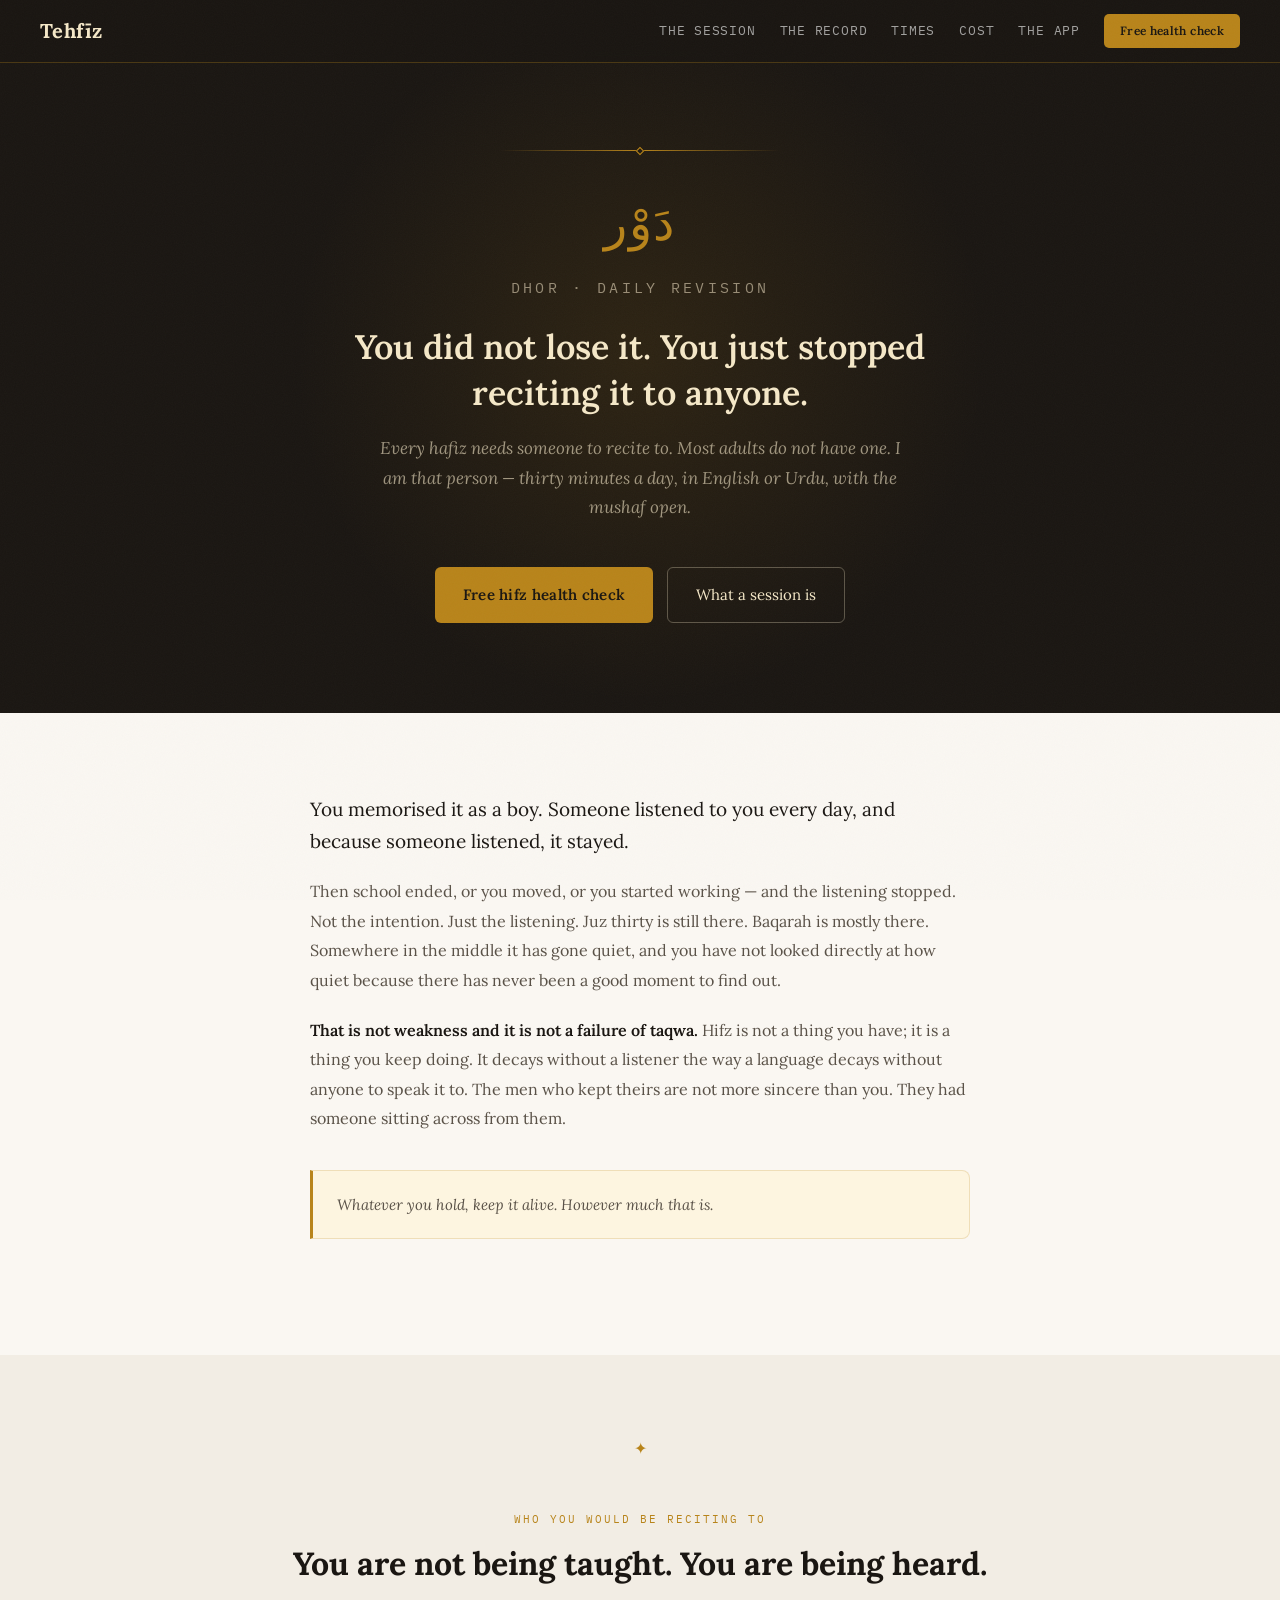
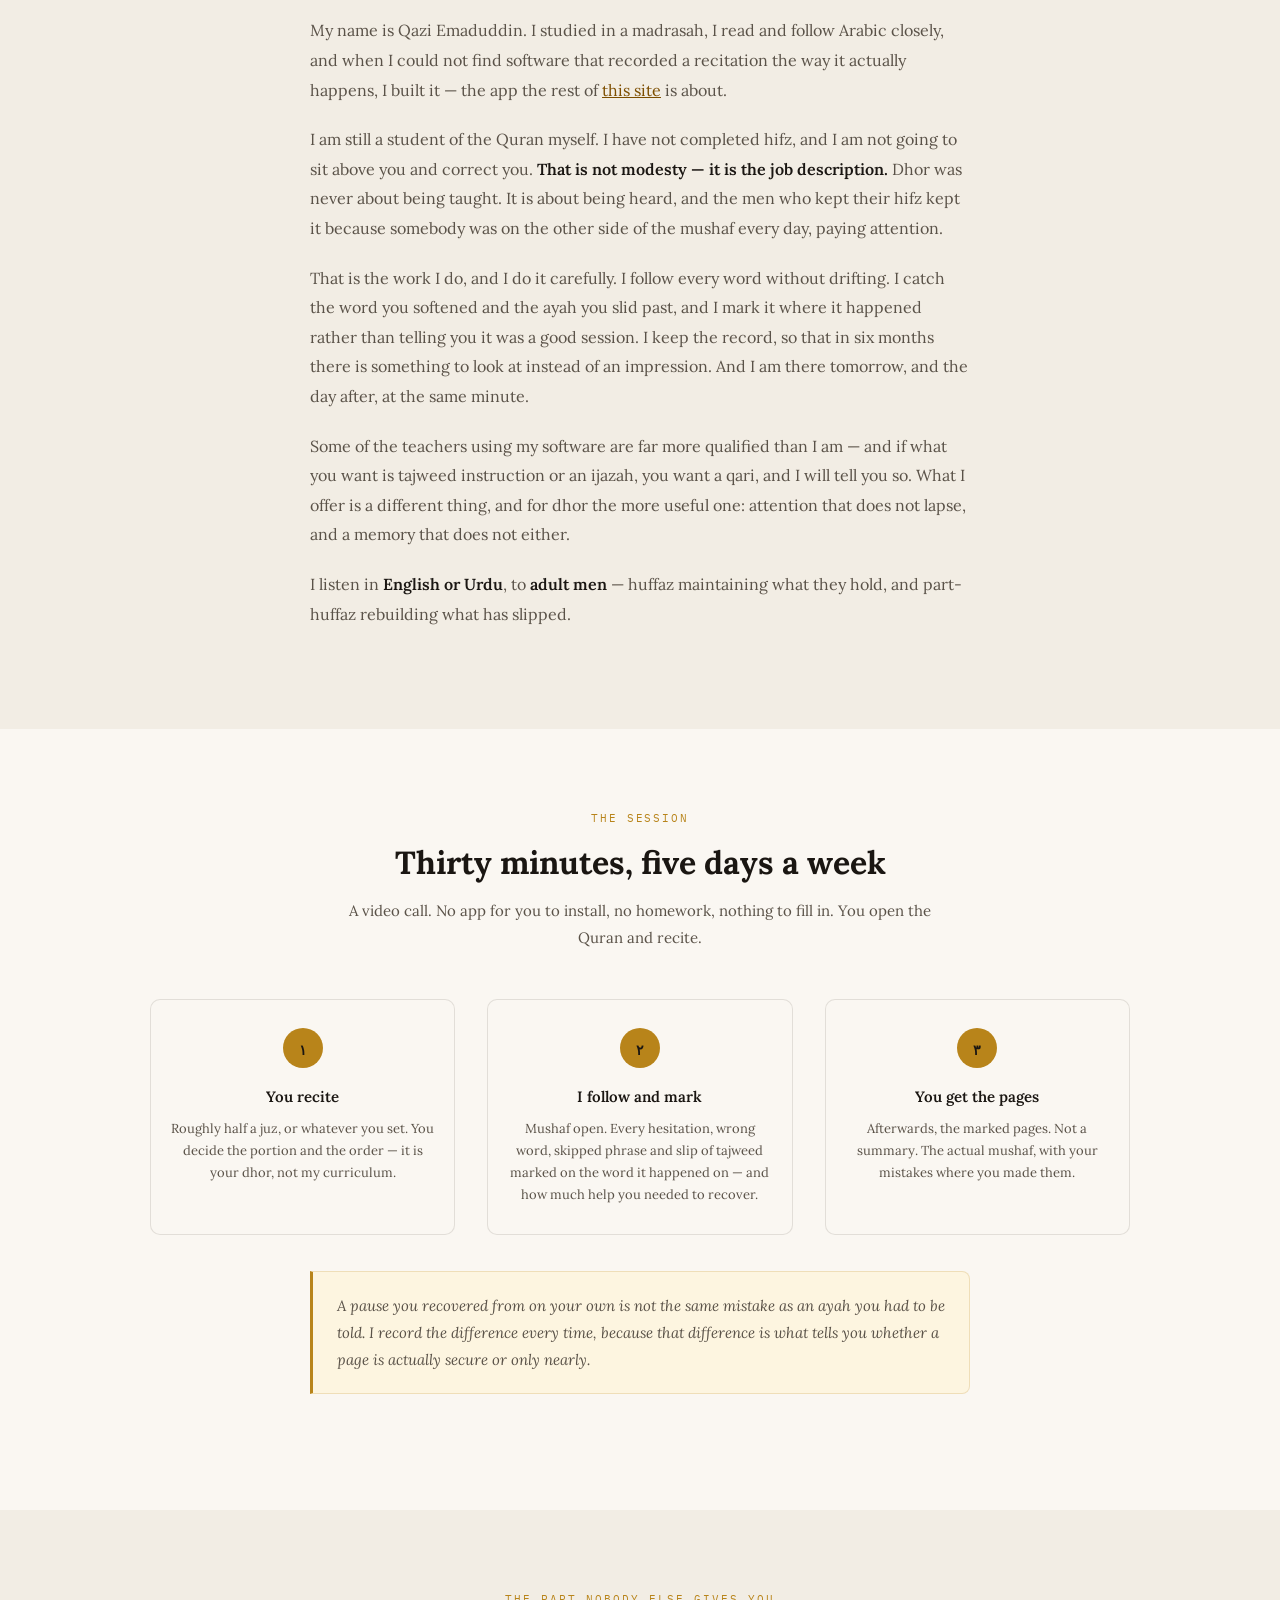
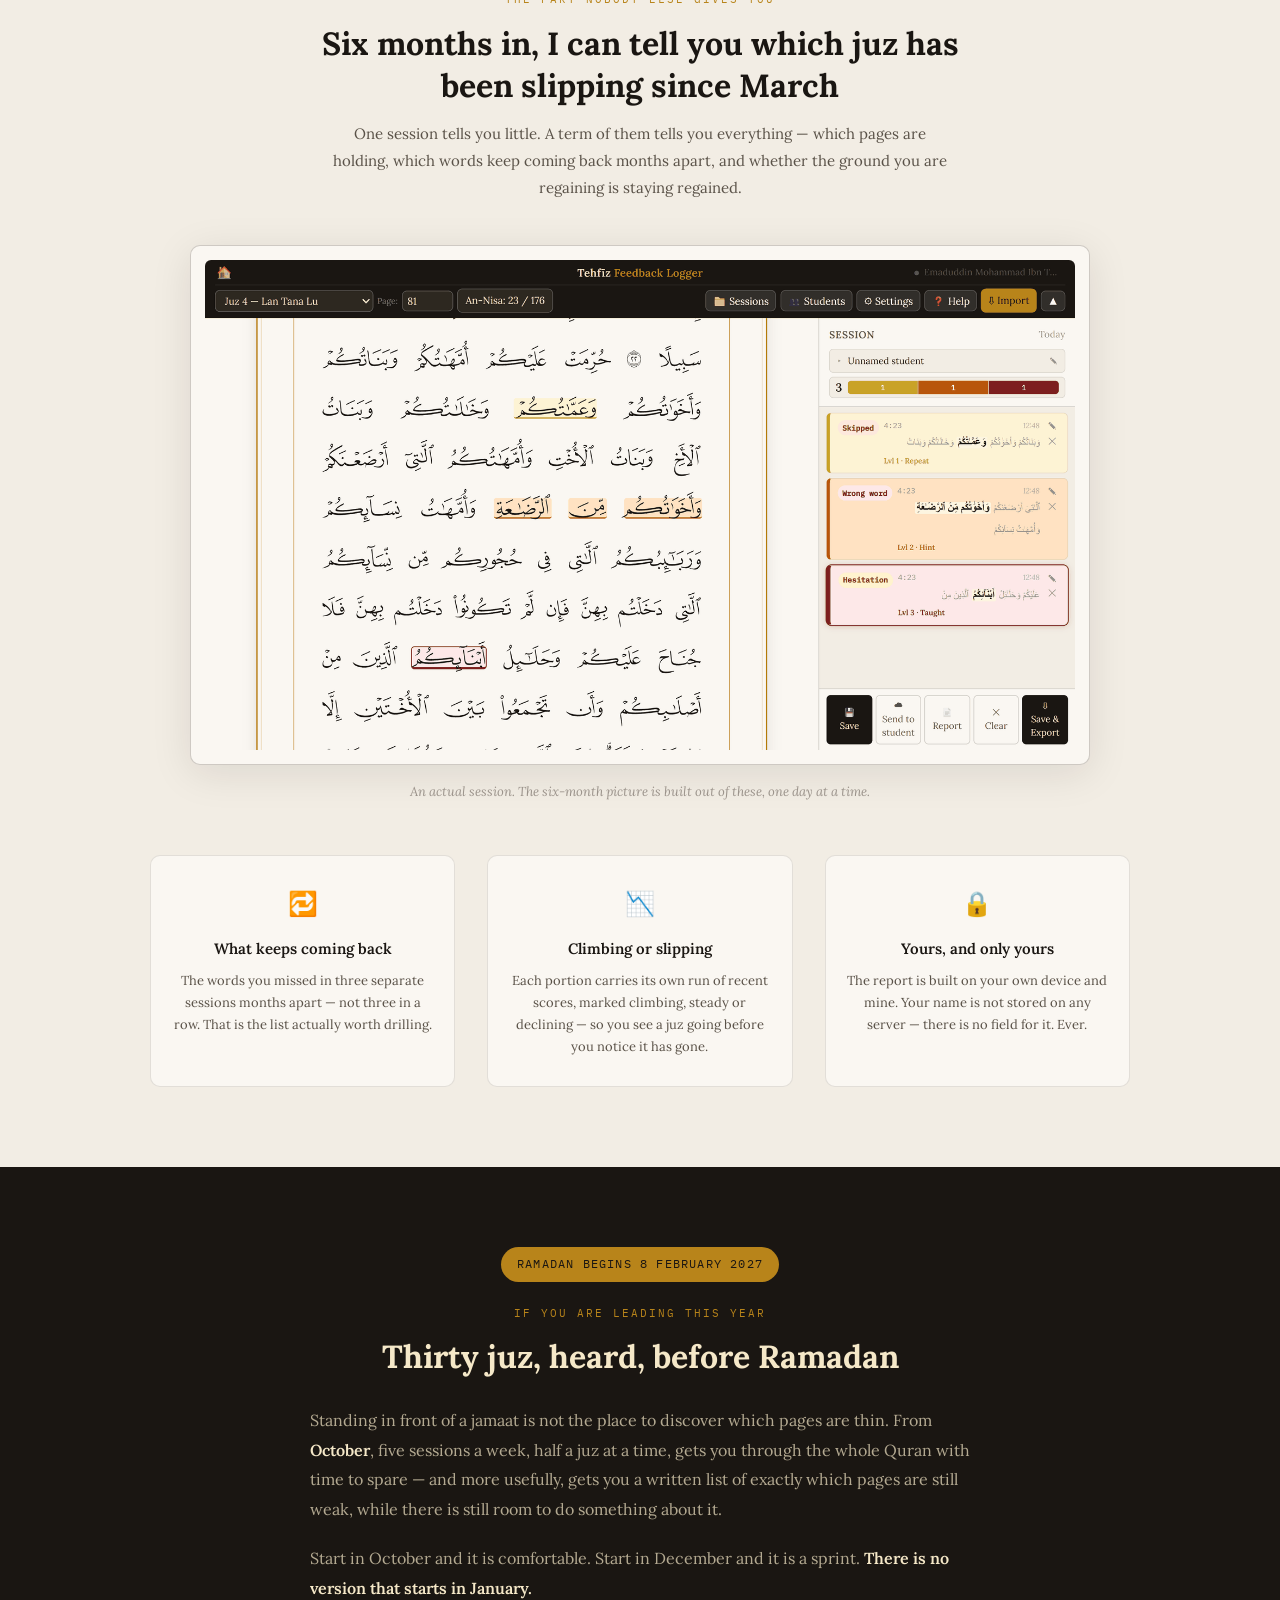
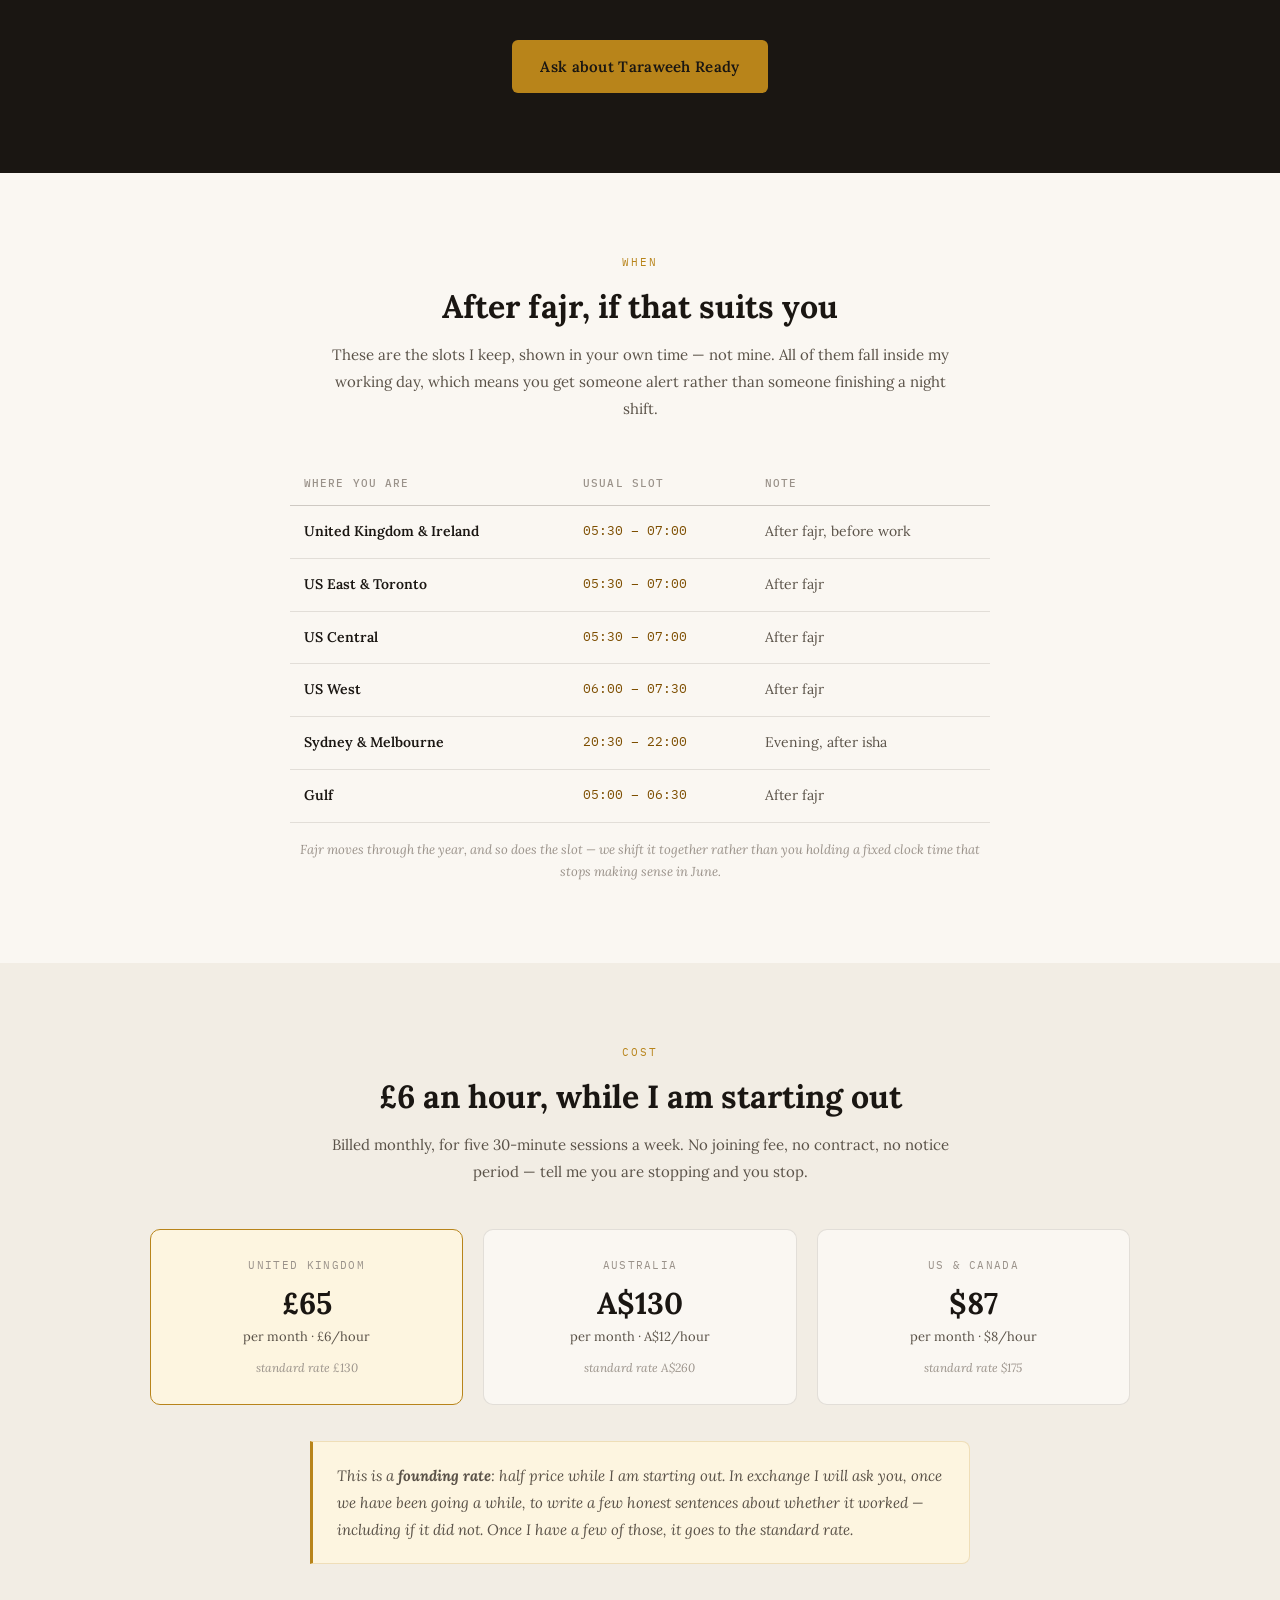
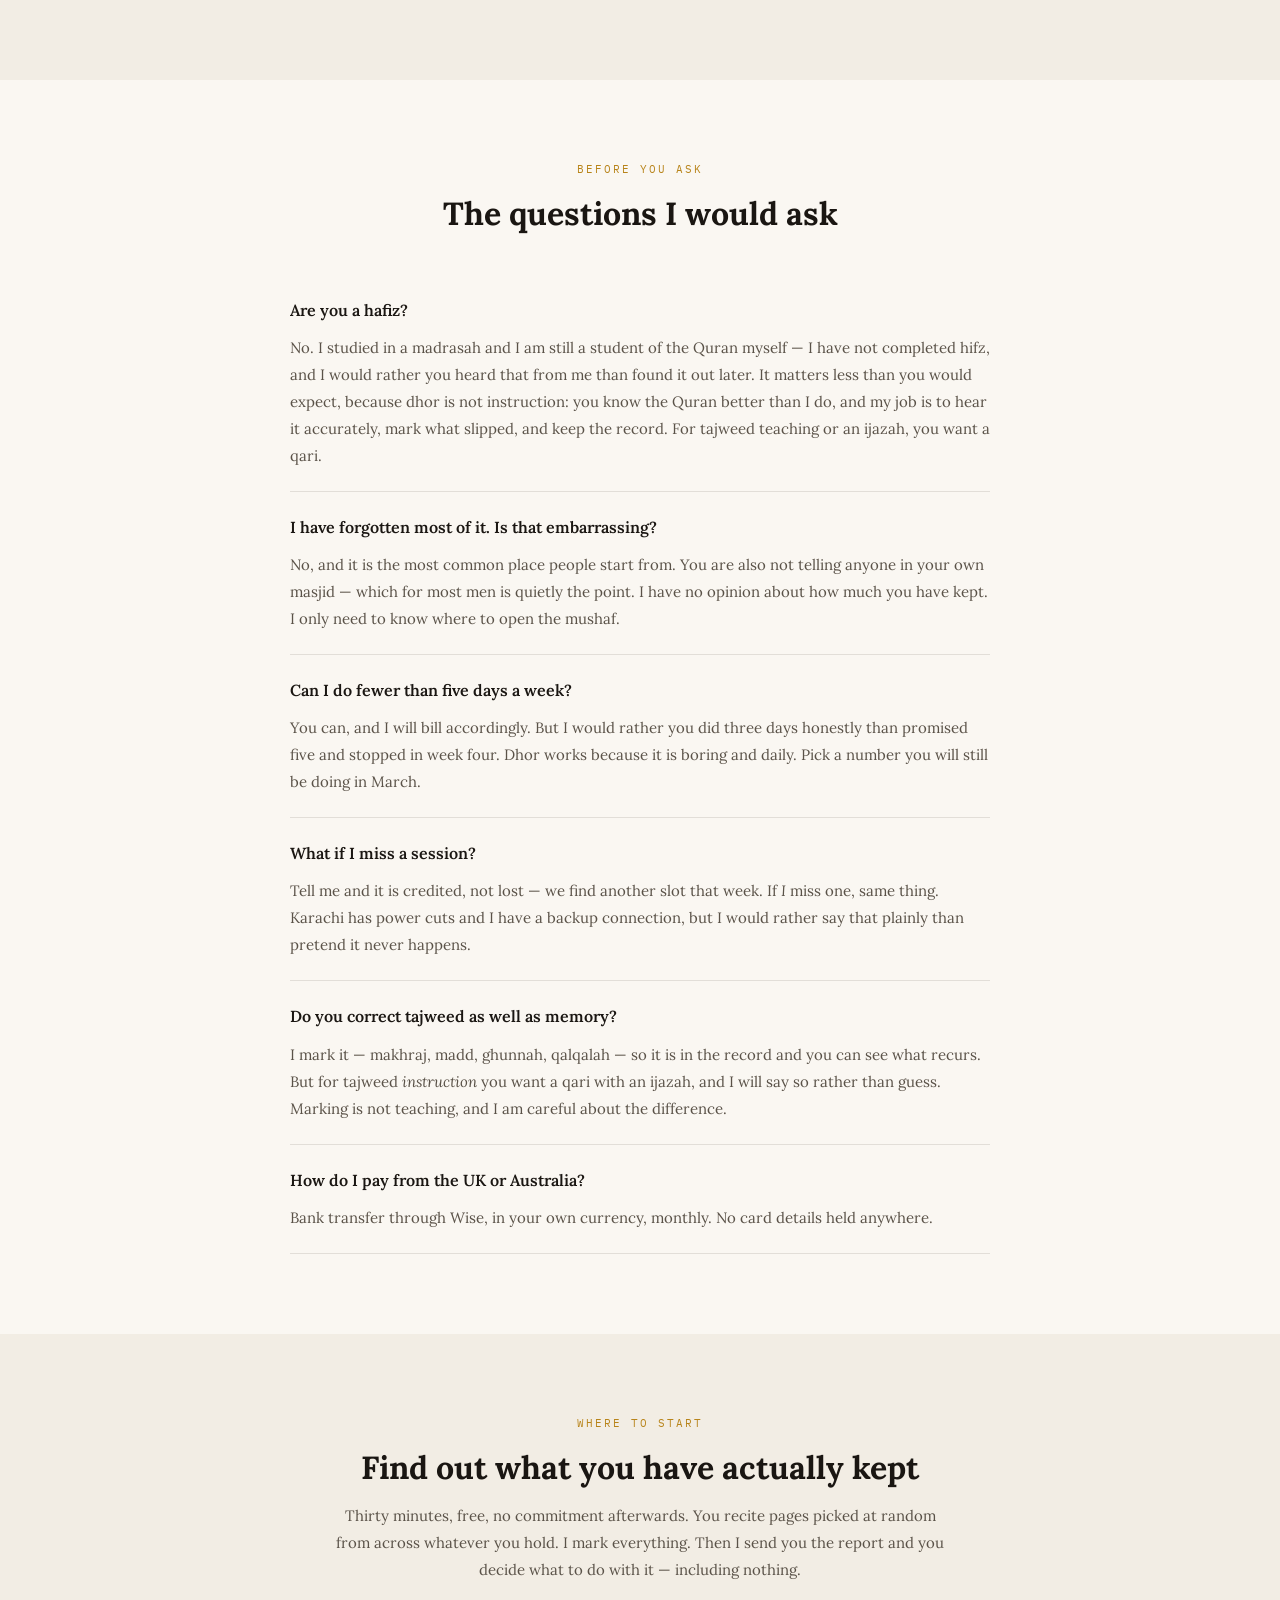
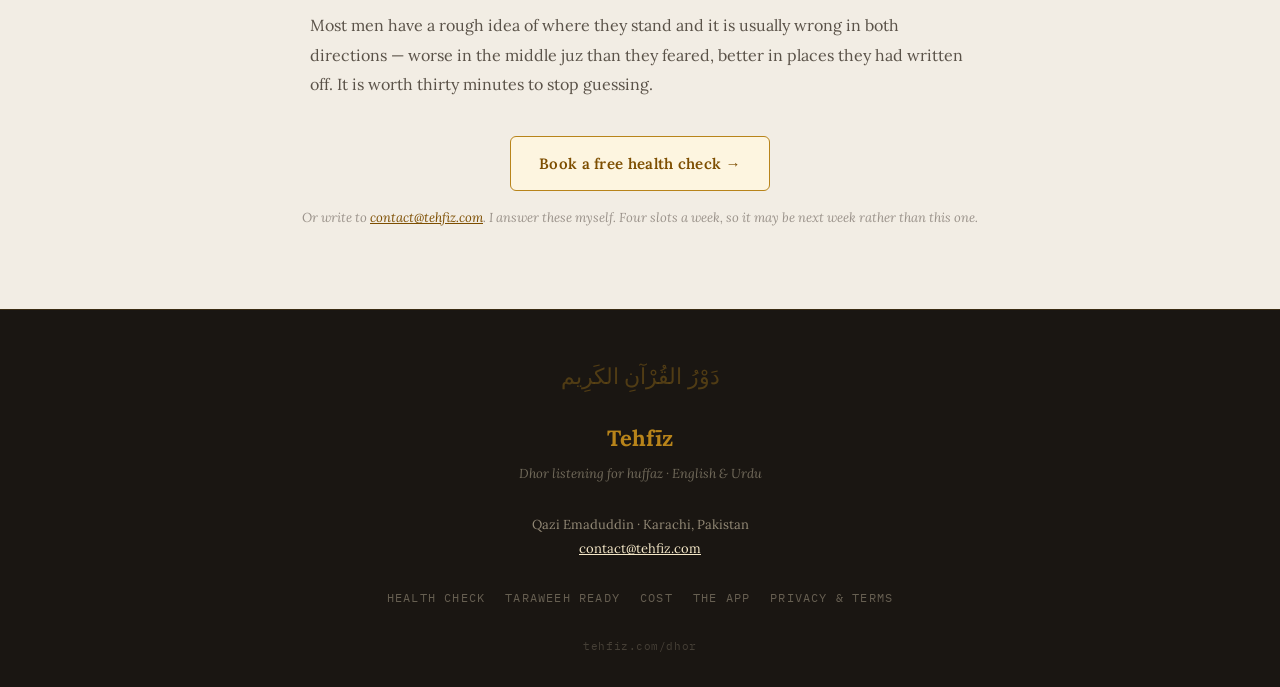
==== dhor/index.html @ 82edc88a "Create index.html" ====
<!DOCTYPE html>
<!-- ═══════════════════════════════════════════════════════════════════
     Tehfīz — /dhor/ teaching page — v0_6
     Deploys to the `tehfiz` repo at dhor/index.html  (NOT public/dhor.html —
     the privacy page lives at privacy/index.html and this follows it.)

     BOOKING FORM: wired to the "Free Health check" Google Form. This is a
     SEPARATE form from the two #connect matchmaking forms, and its inbox must
     stay separate (MARKETING_v1 §0.1).

     TWO IMAGE ASSETS STILL MISSING — the page ships visibly broken without them:
     OG IMAGE: /og-dhor.jpg (1200×630, 53 KB) is generated from
     og-dhor-source.html. Upload it to the repo root. JPEG rather than PNG
     because the paper grain is pure entropy and will not compress below
     ~400 KB as PNG, and WhatsApp silently drops previews over ~300 KB.

     REPORT SCREENSHOT: /img/dhor-report-sample.png (1600×900, 146 KB) is a
     real session capture — unnamed student, three mistakes at three
     intervention levels. PNG rather than JPEG because it is flat UI colour
     and sharp Arabic text, which quantises cleanly and would show ringing
     under JPEG. The .report-frame is widened to 900px so the session panel
     stays readable at render size.

     Design tokens, fonts and .step/.callout/.footer classes are copied
     verbatim from landing_page_v0_53 so the two pages stay in sync. If the
     landing page palette changes, this file needs the same change — it is
     deliberately standalone and shares no stylesheet.
     ═══════════════════════════════════════════════════════════════════ -->
<html lang="en">
<head>
<meta charset="UTF-8">
<meta name="viewport" content="width=device-width, initial-scale=1.0">
<title>Dhor with a listener — daily Quran revision for huffaz</title>
<meta name="description" content="Daily dhor over a video call. You recite, I follow the mushaf and mark every slip where it happens, and you get a written record of what is holding and what is slipping. English or Urdu.">
<meta name="author" content="Qazi Emaduddin">
<meta name="robots" content="index, follow">
<link rel="canonical" href="https://tehfiz.com/dhor/">

<meta property="og:title" content="Dhor with a listener — daily Quran revision for huffaz">
<meta property="og:description" content="You did not lose it. You just stopped reciting it to anyone. Daily dhor, every slip marked on the mushaf, a record of what is slipping.">
<meta property="og:url" content="https://tehfiz.com/dhor/">
<meta property="og:type" content="website">
<meta property="og:site_name" content="Tehfīz">
<meta property="og:image" content="https://tehfiz.com/og-dhor.jpg">
<meta property="og:image:width" content="1200">
<meta property="og:image:height" content="630">
<meta property="og:image:alt" content="A page of the mushaf with recitation mistakes marked on the words themselves.">
<meta name="twitter:card" content="summary_large_image">
<meta name="twitter:title" content="Dhor with a listener — daily Quran revision for huffaz">
<meta name="twitter:description" content="You did not lose it. You just stopped reciting it to anyone.">
<meta name="twitter:image" content="https://tehfiz.com/og-dhor.jpg">

<link rel="preconnect" href="https://fonts.googleapis.com">
<link rel="preconnect" href="https://fonts.gstatic.com" crossorigin>
<link href="https://fonts.googleapis.com/css2?family=Lora:ital,wght@0,400;0,600;0,700;1,400&family=IBM+Plex+Mono:wght@400;500&display=swap" rel="stylesheet">

<script type="application/ld+json">
{
  "@context": "https://schema.org",
  "@graph": [
    {
      "@type": "Person",
      "@id": "https://tehfiz.com/dhor/#person",
      "name": "Qazi Emaduddin",
      "knowsLanguage": ["en", "ur"],
      "description": "Listener for daily Quran dhor. Studied in a madrasah; builder of Tehfīz.",
      "url": "https://tehfiz.com/dhor/"
    },
    {
      "@type": "Service",
      "@id": "https://tehfiz.com/dhor/#service",
      "name": "Daily dhor listening for huffaz",
      "serviceType": "Quran revision listening (dhor)",
      "provider": {"@id": "https://tehfiz.com/dhor/#person"},
      "areaServed": ["GB", "IE", "US", "CA", "AU", "NZ"],
      "availableLanguage": ["English", "Urdu"],
      "audience": {"@type": "Audience", "audienceType": "Adult male huffaz"},
      "offers": {
        "@type": "Offer",
        "price": "65",
        "priceCurrency": "GBP",
        "description": "Founding rate. Five 30-minute sessions per week, billed monthly."
      }
    },
    {
      "@type": "FAQPage",
      "mainEntity": [
        {
          "@type": "Question",
          "name": "Are you a hafiz?",
          "acceptedAnswer": {"@type": "Answer", "text": "No. I studied in a madrasah and I am still a student of the Quran myself — I have not completed hifz, and I would rather you heard that from me than found it out later. It matters less than you would expect, because dhor is not instruction: you know the Quran better than I do, and my job is to hear it accurately, mark what slipped, and keep the record. For tajweed teaching or an ijazah, you want a qari."}
        },
        {
          "@type": "Question",
          "name": "I have forgotten most of it. Is that embarrassing?",
          "acceptedAnswer": {"@type": "Answer", "text": "No, and it is the most common place people start from. You are also not telling anyone in your own masjid, which for most men is quietly the point. I have no opinion about how much you have kept. I only need to know where to open the mushaf."}
        },
        {
          "@type": "Question",
          "name": "Can I do fewer than five days a week?",
          "acceptedAnswer": {"@type": "Answer", "text": "You can, and I will bill accordingly. But I would rather you did three days honestly than promised five and stopped in week four. Dhor works because it is boring and daily. Pick a number you will still be doing in March."}
        },
        {
          "@type": "Question",
          "name": "What if I miss a session?",
          "acceptedAnswer": {"@type": "Answer", "text": "Tell me and it is credited, not lost — we find another slot that week. If I miss one, same thing. Karachi has power cuts and I have a backup connection, but I would rather say that plainly than pretend it never happens."}
        },
        {
          "@type": "Question",
          "name": "Do you correct tajweed as well as memory?",
          "acceptedAnswer": {"@type": "Answer", "text": "I mark it — makhraj, madd, ghunnah, qalqalah — so it is in the record and you can see what recurs. But for tajweed instruction you want a qari with an ijazah, and I will say so rather than guess. Marking is not teaching, and I am careful about the difference."}
        },
        {
          "@type": "Question",
          "name": "How do I pay from the UK or Australia?",
          "acceptedAnswer": {"@type": "Answer", "text": "Bank transfer through Wise, in your own currency, monthly. No card details held anywhere."}
        }
      ]
    }
  ]
}
</script>

<style>
*,*::before,*::after{box-sizing:border-box;margin:0;padding:0;}
:root{
  --ink:#1a1612;--ink2:#5a5248;--ink3:#9a928a;
  --parchment:#faf7f2;--parchment2:#f2ede4;--parchment3:#e8e0d4;
  --gold:#b8841a;--gold-light:#f5e8c8;--gold-pale:#fdf5e0;
  --green:#2d6a4f;--green-bg:#d8f3dc;
  --amber:#7d4e00;--amber-bg:#fff3cd;
  --red:#7d1f1f;--red-bg:#fde8e8;
  --border:rgba(90,82,72,0.15);--border2:rgba(90,82,72,0.28);
}
html{scroll-behavior:smooth;}
body{font-family:'Lora',Georgia,serif;background:var(--parchment);color:var(--ink);font-size:16px;line-height:1.7;overflow-x:hidden;}
body::before{content:'';position:fixed;inset:0;background-image:url("data:image/svg+xml,%3Csvg xmlns='http://www.w3.org/2000/svg' width='400' height='400'%3E%3Cfilter id='n'%3E%3CfeTurbulence type='fractalNoise' baseFrequency='0.9' numOctaves='4' stitchTiles='stitch'/%3E%3C/filter%3E%3Crect width='400' height='400' filter='url(%23n)' opacity='0.028'/%3E%3C/svg%3E");pointer-events:none;z-index:1000;}

nav{position:fixed;top:0;left:0;right:0;z-index:100;display:flex;align-items:center;justify-content:space-between;padding:14px 40px;background:rgba(26,22,18,0.96);border-bottom:1px solid rgba(184,132,26,0.3);backdrop-filter:blur(8px);}
.nav-brand{font-size:20px;font-weight:700;color:var(--gold-light);letter-spacing:.02em;text-decoration:none;}
.nav-links{display:flex;align-items:center;gap:24px;}
.nav-link{color:rgba(255,255,255,.6);font-size:13px;text-decoration:none;font-family:'IBM Plex Mono',monospace;letter-spacing:.06em;text-transform:uppercase;transition:color .15s;}
.nav-link:hover{color:var(--gold-light);}
.nav-cta{background:var(--gold);color:var(--ink);border:none;border-radius:5px;padding:7px 16px;font-size:12px;font-family:'Lora',serif;font-weight:600;cursor:pointer;text-decoration:none;letter-spacing:.03em;transition:opacity .15s;}
.nav-cta:hover{opacity:.88;}
@media(max-width:700px){nav{padding:12px 16px;}.nav-link{display:none;}}

/* Hero is deliberately SHORTER than the landing page's 100vh. That one is
   selling a product and can afford a full-screen statement; this page is
   answering a question the reader already has, and the first paragraph of
   body copy needs to be visible without scrolling. */
.hero{min-height:auto;display:flex;flex-direction:column;align-items:center;justify-content:center;padding:150px 24px 90px;text-align:center;position:relative;background:var(--ink);overflow:hidden;}
.hero::after{content:'';position:absolute;width:700px;height:700px;background:radial-gradient(ellipse,rgba(184,132,26,.12) 0%,transparent 70%);top:50%;left:50%;transform:translate(-50%,-50%);pointer-events:none;}
.hero-ornament{width:280px;height:1px;background:linear-gradient(90deg,transparent,var(--gold),transparent);margin:0 auto 32px;position:relative;}
.hero-ornament::before,.hero-ornament::after{content:'';position:absolute;top:50%;width:6px;height:6px;border:1px solid var(--gold);transform:translateY(-50%) rotate(45deg);background:var(--ink);}
.hero-ornament::before{left:50%;margin-left:-3px;}
.hero-ornament::after{right:50%;margin-right:-3px;}
.hero-arabic{font-family:'Scheherazade New','Amiri',serif;font-size:clamp(30px,5vw,48px);color:var(--gold);letter-spacing:.04em;margin-bottom:10px;direction:rtl;position:relative;z-index:2;}
.hero-title{font-size:clamp(12px,2vw,15px);font-family:'IBM Plex Mono',monospace;letter-spacing:.22em;text-transform:uppercase;color:rgba(245,232,200,.55);margin-bottom:24px;position:relative;z-index:2;}
.hero-tagline{font-size:clamp(21px,3.5vw,34px);font-weight:600;color:var(--gold-light);max-width:660px;line-height:1.35;margin:0 auto 18px;position:relative;z-index:2;}
.hero-sub{font-size:clamp(14px,1.8vw,17px);color:rgba(245,232,200,.6);max-width:540px;margin:0 auto 44px;font-style:italic;line-height:1.75;position:relative;z-index:2;}
.hero-btns{display:flex;gap:14px;flex-wrap:wrap;justify-content:center;position:relative;z-index:2;}
.btn-hero-primary{background:var(--gold);color:var(--ink);border:none;border-radius:6px;padding:14px 28px;font-family:'Lora',serif;font-size:15px;font-weight:600;cursor:pointer;text-decoration:none;transition:all .15s;letter-spacing:.02em;display:inline-flex;align-items:center;gap:8px;}
.btn-hero-primary:hover{opacity:.88;transform:translateY(-1px);box-shadow:0 6px 20px rgba(184,132,26,.4);}
.btn-hero-secondary{background:transparent;border:1px solid rgba(245,232,200,.3);color:var(--gold-light);border-radius:6px;padding:14px 28px;font-family:'Lora',serif;font-size:15px;cursor:pointer;text-decoration:none;transition:all .15s;display:inline-flex;align-items:center;gap:8px;}
.btn-hero-secondary:hover{border-color:var(--gold);color:var(--gold);transform:translateY(-1px);}
.btn-light{background:var(--gold-pale);border:1px solid var(--gold);color:var(--amber);border-radius:6px;padding:14px 28px;font-family:'Lora',serif;font-size:15px;font-weight:600;cursor:pointer;text-decoration:none;transition:all .15s;letter-spacing:.02em;display:inline-flex;align-items:center;gap:8px;}
.btn-light:hover{background:var(--gold);color:var(--parchment);transform:translateY(-1px);}

section{padding:80px 24px;}
.container{max-width:980px;margin:0 auto;}
.narrow{max-width:700px;margin:0 auto;}
.how-section{background:var(--parchment2);}
.sec-head{max-width:700px;margin:0 auto;text-align:center;}
.section-label{display:block;text-align:center;font-family:'IBM Plex Mono',monospace;font-size:11px;letter-spacing:.18em;text-transform:uppercase;color:var(--gold);margin-bottom:14px;}
.section-title{font-size:clamp(22px,3vw,32px);font-weight:700;color:var(--ink);margin-bottom:14px;line-height:1.3;text-align:center;}
.section-sub{margin:0 auto;max-width:620px;font-size:15px;color:var(--ink2);line-height:1.8;}
.prose{max-width:660px;margin:0 auto;}
.prose p{margin-bottom:20px;font-size:16px;color:var(--ink2);line-height:1.85;}
.prose p.lead{font-size:19px;color:var(--ink);line-height:1.7;}
.prose strong{color:var(--ink);font-weight:600;}
.ornament-divider{display:flex;align-items:center;justify-content:center;gap:16px;margin:0 auto 48px;max-width:400px;color:var(--gold);}

.steps{display:grid;grid-template-columns:repeat(3,1fr);gap:32px;margin-top:48px;}
.steps-2{grid-template-columns:repeat(2,1fr);}
.step{text-align:center;padding:28px 20px;border-radius:10px;background:var(--parchment);border:1px solid var(--border);}
.step-num{width:40px;height:40px;border-radius:50%;background:var(--gold);color:var(--ink);font-family:'IBM Plex Mono',monospace;font-size:14px;font-weight:600;display:flex;align-items:center;justify-content:center;margin:0 auto 16px;}
.step-icon{font-size:24px;margin-bottom:12px;display:block;}
.step-title{font-size:15px;font-weight:600;color:var(--ink);margin-bottom:8px;}
.step-desc{font-size:13px;color:var(--ink2);line-height:1.7;}
@media(max-width:760px){.steps,.steps-2{grid-template-columns:1fr;gap:20px;}}

.callout{background:var(--gold-pale);border:1px solid rgba(184,132,26,.2);border-left:3px solid var(--gold);border-radius:0 8px 8px 0;padding:20px 24px;margin:36px auto;max-width:660px;font-style:italic;color:var(--ink2);font-size:15px;line-height:1.8;}

/* Times are shown in the READER's clock, never mine. A hafiz in Chicago
   should not have to do arithmetic on Pakistan Standard Time to work out
   whether this is possible for him. */
.times{width:100%;border-collapse:collapse;margin-top:40px;font-size:14px;}
.times th{text-align:left;padding:12px 14px;font-family:'IBM Plex Mono',monospace;font-size:11px;letter-spacing:.1em;text-transform:uppercase;color:var(--ink3);border-bottom:1px solid var(--border2);font-weight:500;}
.times td{padding:14px;border-bottom:1px solid var(--border);color:var(--ink2);vertical-align:top;}
.times td:first-child{color:var(--ink);font-weight:600;}
.times .slot{font-family:'IBM Plex Mono',monospace;font-size:13px;color:var(--amber);}
@media(max-width:640px){.times,.times tbody,.times tr,.times td{display:block;width:100%;}.times thead{display:none;}.times tr{border:1px solid var(--border);border-radius:8px;margin-bottom:12px;padding:6px 4px;background:var(--parchment);}.times td{border:none;padding:6px 14px;}}

.price-grid{display:grid;grid-template-columns:repeat(3,1fr);gap:20px;margin-top:44px;}
.price-card{background:var(--parchment);border:1px solid var(--border);border-radius:10px;padding:26px 22px;text-align:center;}
.price-card.featured{border-color:var(--gold);background:var(--gold-pale);}
.price-region{font-family:'IBM Plex Mono',monospace;font-size:11px;letter-spacing:.12em;text-transform:uppercase;color:var(--ink3);margin-bottom:12px;}
.price-main{font-size:30px;font-weight:700;color:var(--ink);line-height:1.1;}
.price-per{font-size:13px;color:var(--ink2);margin-top:6px;}
.price-was{font-size:12px;color:var(--ink3);margin-top:10px;font-style:italic;}
@media(max-width:760px){.price-grid{grid-template-columns:1fr;}}

.report-frame{max-width:900px;margin:44px auto 0;border:1px solid var(--border2);border-radius:10px;background:var(--parchment);padding:14px;box-shadow:0 8px 40px rgba(26,22,18,0.10);}
.report-frame img{width:100%;display:block;border-radius:6px;}
.report-caption{text-align:center;font-size:13px;color:var(--ink3);font-style:italic;margin-top:16px;}

.ramadan{background:var(--ink);color:var(--gold-light);}
.ramadan .section-title{color:var(--gold-light);}
.ramadan .section-label{color:var(--gold);}
.ramadan .section-sub{color:rgba(245,232,200,.6);}
.ramadan .prose p{color:rgba(245,232,200,.7);}
.ramadan .prose strong{color:var(--gold-light);}
.date-badge{display:inline-block;font-family:'IBM Plex Mono',monospace;font-size:12px;letter-spacing:.1em;text-transform:uppercase;color:var(--ink);background:var(--gold);padding:7px 16px;border-radius:20px;margin-bottom:22px;}

.faq{max-width:700px;margin:40px auto 0;}
.faq-item{border-bottom:1px solid var(--border);padding:22px 0;}
.faq-q{font-size:16px;font-weight:600;color:var(--ink);margin-bottom:10px;}
.faq-a{font-size:15px;color:var(--ink2);line-height:1.8;}

.cta-row{text-align:center;margin-top:36px;}
.cta-note{font-size:13px;color:var(--ink3);margin-top:16px;font-style:italic;}

footer{background:var(--ink);border-top:1px solid rgba(184,132,26,.2);padding:48px 24px 32px;text-align:center;}
.footer-arabic{font-family:'Scheherazade New','Amiri',serif;font-size:22px;color:rgba(184,132,26,.35);margin-bottom:24px;direction:rtl;}
.footer-brand{font-size:22px;font-weight:700;color:var(--gold);margin-bottom:6px;}
.footer-tagline{font-size:13px;color:rgba(245,232,200,.4);font-style:italic;margin-bottom:28px;}
.footer-contact{font-size:13px;color:rgba(245,232,200,.55);margin-bottom:28px;line-height:1.8;}
.footer-contact a{color:var(--gold-light);}
.footer-links{display:flex;align-items:center;justify-content:center;gap:20px;margin-bottom:28px;flex-wrap:wrap;}
.footer-link{font-size:12px;font-family:'IBM Plex Mono',monospace;letter-spacing:.1em;text-transform:uppercase;color:rgba(245,232,200,.35);text-decoration:none;transition:color .15s;}
.footer-link:hover{color:var(--gold);}
.footer-copy{font-size:11px;color:rgba(245,232,200,.2);font-family:'IBM Plex Mono',monospace;letter-spacing:.05em;}

.fade-in{opacity:0;transform:translateY(20px);transition:opacity .6s ease,transform .6s ease;}
.fade-in.visible{opacity:1;transform:translateY(0);}
@media(prefers-reduced-motion:reduce){.fade-in{opacity:1;transform:none;transition:none;}html{scroll-behavior:auto;}}
</style>
</head>
<body>

<nav aria-label="Main navigation">
  <a href="/" class="nav-brand">Tehfīz</a>
  <div class="nav-links">
    <a href="#session" class="nav-link">The session</a>
    <a href="#record" class="nav-link">The record</a>
    <a href="#times" class="nav-link">Times</a>
    <a href="#cost" class="nav-link">Cost</a>
    <a href="/" class="nav-link">The app</a>
    <a href="#start" class="nav-cta">Free health check</a>
  </div>
</nav>

<!-- 1. THE PROBLEM, NAMED WITHOUT JUDGEMENT. No solution in this section. -->
<section class="hero">
  <div class="hero-ornament"></div>
  <div class="hero-arabic" aria-hidden="true">دَوْر</div>
  <div class="hero-title">Dhor · daily revision</div>
  <h1 class="hero-tagline">You did not lose it. You just stopped reciting it to anyone.</h1>
  <p class="hero-sub">Every hafiz needs someone to recite to. Most adults do not have one.
  I am that person — thirty minutes a day, in English or Urdu, with the mushaf open.</p>
  <div class="hero-btns">
    <a href="#start" class="btn-hero-primary">Free hifz health check</a>
    <a href="#session" class="btn-hero-secondary">What a session is</a>
  </div>
</section>

<section>
  <div class="prose fade-in">
    <p class="lead">You memorised it as a boy. Someone listened to you every day, and
    because someone listened, it stayed.</p>
    <p>Then school ended, or you moved, or you started working — and the listening
    stopped. Not the intention. Just the listening. Juz thirty is still there. Baqarah
    is mostly there. Somewhere in the middle it has gone quiet, and you have not looked
    directly at how quiet because there has never been a good moment to find out.</p>
    <p><strong>That is not weakness and it is not a failure of taqwa.</strong> Hifz is
    not a thing you have; it is a thing you keep doing. It decays without a listener
    the way a language decays without anyone to speak it to. The men who kept theirs
    are not more sincere than you. They had someone sitting across from them.</p>
    <div class="callout">Whatever you hold, keep it alive. However much that is.</div>
  </div>
</section>

<!-- 2. WHAT I AM AND AM NOT. Before any credentials, deliberately. -->
<section class="how-section" id="about">
  <div class="container">
    <div class="ornament-divider" aria-hidden="true"><span>✦</span></div>
    <div class="sec-head fade-in">
      <span class="section-label">Who you would be reciting to</span>
      <h2 class="section-title">You are not being taught. You are being heard.</h2>
    </div>
    <div class="prose fade-in" style="margin-top:32px;">
      <p>My name is Qazi Emaduddin. I studied in a madrasah, I read and follow Arabic
      closely, and when I could not find software that recorded a recitation the way it
      actually happens, I built it — the app the rest of
      <a href="/" style="color:var(--amber);">this site</a> is about.</p>
      <p>I am still a student of the Quran myself. I have not completed hifz, and I am
      not going to sit above you and correct you. <strong>That is not modesty — it is
      the job description.</strong> Dhor was never about being taught. It is about being
      heard, and the men who kept their hifz kept it because somebody was on the other
      side of the mushaf every day, paying attention.</p>
      <p>That is the work I do, and I do it carefully. I follow every word without
      drifting. I catch the word you softened and the ayah you slid past, and I mark it
      where it happened rather than telling you it was a good session. I keep the record,
      so that in six months there is something to look at instead of an impression. And
      I am there tomorrow, and the day after, at the same minute.</p>
      <p>Some of the teachers using my software are far more qualified than I am — and
      if what you want is tajweed instruction or an ijazah, you want a qari, and I will
      tell you so. What I offer is a different thing, and for dhor the more useful one:
      attention that does not lapse, and a memory that does not either.</p>
      <p>I listen in <strong>English or Urdu</strong>, to <strong>adult men</strong> —
      huffaz maintaining what they hold, and part-huffaz rebuilding what has slipped.</p>
    </div>
  </div>
</section>

<!-- 3. WHAT A SESSION IS -->
<section id="session">
  <div class="container">
    <div class="sec-head fade-in">
      <span class="section-label">The session</span>
      <h2 class="section-title">Thirty minutes, five days a week</h2>
      <p class="section-sub">A video call. No app for you to install, no homework,
      nothing to fill in. You open the Quran and recite.</p>
    </div>
    <div class="steps fade-in">
      <div class="step">
        <div class="step-num">١</div>
        <div class="step-title">You recite</div>
        <div class="step-desc">Roughly half a juz, or whatever you set. You decide the
        portion and the order — it is your dhor, not my curriculum.</div>
      </div>
      <div class="step">
        <div class="step-num">٢</div>
        <div class="step-title">I follow and mark</div>
        <div class="step-desc">Mushaf open. Every hesitation, wrong word, skipped
        phrase and slip of tajweed marked on the word it happened on — and how much
        help you needed to recover.</div>
      </div>
      <div class="step">
        <div class="step-num">٣</div>
        <div class="step-title">You get the pages</div>
        <div class="step-desc">Afterwards, the marked pages. Not a summary. The actual
        mushaf, with your mistakes where you made them.</div>
      </div>
    </div>
    <div class="callout">A pause you recovered from on your own is not the same mistake
    as an ayah you had to be told. I record the difference every time, because that
    difference is what tells you whether a page is actually secure or only nearly.</div>
  </div>
</section>

<!-- 4. THE REPORT. Centre of gravity of the page. -->
<section class="how-section" id="record">
  <div class="container">
    <div class="sec-head fade-in">
      <span class="section-label">The part nobody else gives you</span>
      <h2 class="section-title">Six months in, I can tell you which juz has been slipping since March</h2>
      <p class="section-sub">One session tells you little. A term of them tells you
      everything — which pages are holding, which words keep coming back months apart,
      and whether the ground you are regaining is staying regained.</p>
    </div>

    <!-- TODO: replace with a real screenshot before deploy. An empty frame here
         is worse than no section — this is the page's main proof. -->
    <div class="report-frame fade-in">
      <img src="/img/dhor-report-sample.png"
           alt="The Tehfīz feedback logger mid-session: a page of the mushaf with three words marked in different colours, beside a panel naming each mistake and how much help was needed to recover from it.">
    </div>
    <p class="report-caption fade-in">An actual session. The six-month picture is built out of these, one day at a time.</p>

    <div class="steps fade-in" style="margin-top:52px;">
      <div class="step">
        <span class="step-icon" aria-hidden="true">🔁</span>
        <div class="step-title">What keeps coming back</div>
        <div class="step-desc">The words you missed in three separate sessions months
        apart — not three in a row. That is the list actually worth drilling.</div>
      </div>
      <div class="step">
        <span class="step-icon" aria-hidden="true">📉</span>
        <div class="step-title">Climbing or slipping</div>
        <div class="step-desc">Each portion carries its own run of recent scores,
        marked climbing, steady or declining — so you see a juz going before you
        notice it has gone.</div>
      </div>
      <div class="step">
        <span class="step-icon" aria-hidden="true">🔒</span>
        <div class="step-title">Yours, and only yours</div>
        <div class="step-desc">The report is built on your own device and mine. Your
        name is not stored on any server — there is no field for it. Ever.</div>
      </div>
    </div>
  </div>
</section>

<!-- 5. TARAWEEH READY -->
<section class="ramadan" id="taraweeh">
  <div class="container">
    <div class="sec-head fade-in">
      <span class="date-badge">Ramadan begins 8 February 2027</span>
      <span class="section-label">If you are leading this year</span>
      <h2 class="section-title">Thirty juz, heard, before Ramadan</h2>
    </div>
    <div class="prose fade-in" style="margin-top:28px;">
      <p>Standing in front of a jamaat is not the place to discover which pages are
      thin. From <strong>October</strong>, five sessions a week, half a juz at a time,
      gets you through the whole Quran with time to spare — and more usefully, gets
      you a written list of exactly which pages are still weak, while there is still
      room to do something about it.</p>
      <p>Start in October and it is comfortable. Start in December and it is a
      sprint. <strong>There is no version that starts in January.</strong></p>
    </div>
    <div class="cta-row fade-in">
      <a href="#start" class="btn-hero-primary">Ask about Taraweeh Ready</a>
    </div>
  </div>
</section>

<!-- 6. TIMES, IN THEIR CLOCK -->
<section id="times">
  <div class="container narrow">
    <div class="sec-head fade-in">
      <span class="section-label">When</span>
      <h2 class="section-title">After fajr, if that suits you</h2>
      <p class="section-sub">These are the slots I keep, shown in your own time — not
      mine. All of them fall inside my working day, which means you get someone alert
      rather than someone finishing a night shift.</p>
    </div>
    <table class="times fade-in">
      <thead>
        <tr><th scope="col">Where you are</th><th scope="col">Usual slot</th><th scope="col">Note</th></tr>
      </thead>
      <tbody>
        <tr><td>United Kingdom &amp; Ireland</td><td class="slot">05:30 – 07:00</td><td>After fajr, before work</td></tr>
        <tr><td>US East &amp; Toronto</td><td class="slot">05:30 – 07:00</td><td>After fajr</td></tr>
        <tr><td>US Central</td><td class="slot">05:30 – 07:00</td><td>After fajr</td></tr>
        <tr><td>US West</td><td class="slot">06:00 – 07:30</td><td>After fajr</td></tr>
        <tr><td>Sydney &amp; Melbourne</td><td class="slot">20:30 – 22:00</td><td>Evening, after isha</td></tr>
        <tr><td>Gulf</td><td class="slot">05:00 – 06:30</td><td>After fajr</td></tr>
      </tbody>
    </table>
    <p class="cta-note fade-in" style="text-align:center;">Fajr moves through the year,
    and so does the slot — we shift it together rather than you holding a fixed clock
    time that stops making sense in June.</p>
  </div>
</section>

<!-- 7. PRICE, PLAINLY -->
<section class="how-section" id="cost">
  <div class="container">
    <div class="sec-head fade-in">
      <span class="section-label">Cost</span>
      <h2 class="section-title">£6 an hour, while I am starting out</h2>
      <p class="section-sub">Billed monthly, for five 30-minute sessions a week. No
      joining fee, no contract, no notice period — tell me you are stopping and you
      stop.</p>
    </div>
    <div class="price-grid fade-in">
      <div class="price-card featured">
        <div class="price-region">United Kingdom</div>
        <div class="price-main">£65</div>
        <div class="price-per">per month · £6/hour</div>
        <div class="price-was">standard rate £130</div>
      </div>
      <div class="price-card">
        <div class="price-region">Australia</div>
        <div class="price-main">A$130</div>
        <div class="price-per">per month · A$12/hour</div>
        <div class="price-was">standard rate A$260</div>
      </div>
      <div class="price-card">
        <div class="price-region">US &amp; Canada</div>
        <div class="price-main">$87</div>
        <div class="price-per">per month · $8/hour</div>
        <div class="price-was">standard rate $175</div>
      </div>
    </div>
    <div class="callout fade-in">This is a <strong>founding rate</strong>: half price
    while I am starting out. In exchange I will ask you, once we have been going a
    while, to write a few honest sentences about whether it worked — including if it
    did not. Once I have a few of those, it goes to the standard rate.</div>
  </div>
</section>

<!-- 8. FAQ -->
<section id="faq">
  <div class="container">
    <div class="sec-head fade-in">
      <span class="section-label">Before you ask</span>
      <h2 class="section-title">The questions I would ask</h2>
    </div>
    <div class="faq fade-in">
      <div class="faq-item">
        <div class="faq-q">Are you a hafiz?</div>
        <div class="faq-a">No. I studied in a madrasah and I am still a student of the
        Quran myself — I have not completed hifz, and I would rather you heard that from
        me than found it out later. It matters less than you would expect, because dhor
        is not instruction: you know the Quran better than I do, and my job is to hear it
        accurately, mark what slipped, and keep the record. For tajweed teaching or an
        ijazah, you want a qari.</div>
      </div>
      <div class="faq-item">
        <div class="faq-q">I have forgotten most of it. Is that embarrassing?</div>
        <div class="faq-a">No, and it is the most common place people start from. You
        are also not telling anyone in your own masjid — which for most men is quietly
        the point. I have no opinion about how much you have kept. I only need to know
        where to open the mushaf.</div>
      </div>
      <div class="faq-item">
        <div class="faq-q">Can I do fewer than five days a week?</div>
        <div class="faq-a">You can, and I will bill accordingly. But I would rather you
        did three days honestly than promised five and stopped in week four. Dhor works
        because it is boring and daily. Pick a number you will still be doing in March.</div>
      </div>
      <div class="faq-item">
        <div class="faq-q">What if I miss a session?</div>
        <div class="faq-a">Tell me and it is credited, not lost — we find another slot
        that week. If <em>I</em> miss one, same thing. Karachi has power cuts and I have
        a backup connection, but I would rather say that plainly than pretend it never
        happens.</div>
      </div>
      <div class="faq-item">
        <div class="faq-q">Do you correct tajweed as well as memory?</div>
        <div class="faq-a">I mark it — makhraj, madd, ghunnah, qalqalah — so it is in
        the record and you can see what recurs. But for tajweed <em>instruction</em> you
        want a qari with an ijazah, and I will say so rather than guess. Marking is not
        teaching, and I am careful about the difference.</div>
      </div>
      <div class="faq-item">
        <div class="faq-q">How do I pay from the UK or Australia?</div>
        <div class="faq-a">Bank transfer through Wise, in your own currency, monthly.
        No card details held anywhere.</div>
      </div>
    </div>
  </div>
</section>

<!-- 9. THE ONLY CTA -->
<section class="how-section" id="start">
  <div class="container narrow">
    <div class="sec-head fade-in">
      <span class="section-label">Where to start</span>
      <h2 class="section-title">Find out what you have actually kept</h2>
      <p class="section-sub">Thirty minutes, free, no commitment afterwards. You recite
      pages picked at random from across whatever you hold. I mark everything. Then I
      send you the report and you decide what to do with it — including nothing.</p>
    </div>
    <div class="prose fade-in" style="margin-top:28px;">
      <p>Most men have a rough idea of where they stand and it is usually wrong in both
      directions — worse in the middle juz than they feared, better in places they had
      written off. It is worth thirty minutes to stop guessing.</p>
    </div>
    <div class="cta-row fade-in">
      <a href="https://docs.google.com/forms/d/e/1FAIpQLSfEPMsZIkD4jW5QrepyKcof3ZB9Z-UDMgQMyt2cjfUANCQqvw/viewform" class="btn-light" target="_blank" rel="noopener">Book a free health check →</a>
      <p class="cta-note">Or write to <a href="mailto:contact@tehfiz.com?subject=Dhor%20—%20health%20check" style="color:var(--amber);">contact@tehfiz.com</a>.
      I answer these myself. Four slots a week, so it may be next week rather than this one.</p>
    </div>
  </div>
</section>

<footer>
  <div class="footer-arabic" aria-hidden="true">دَوْرُ القُرْآنِ الكَرِيم</div>
  <div class="footer-brand">Tehfīz</div>
  <div class="footer-tagline">Dhor listening for huffaz · English &amp; Urdu</div>
  <div class="footer-contact">
    Qazi Emaduddin · Karachi, Pakistan<br>
    <a href="mailto:contact@tehfiz.com">contact@tehfiz.com</a>
  </div>
  <div class="footer-links">
    <a href="#start" class="footer-link">Health check</a>
    <a href="#taraweeh" class="footer-link">Taraweeh Ready</a>
    <a href="#cost" class="footer-link">Cost</a>
    <a href="/" class="footer-link">The app</a>
    <a href="/privacy" class="footer-link">Privacy &amp; Terms</a>
  </div>
  <div class="footer-copy">tehfiz.com/dhor</div>
</footer>

<script>
(function(){
  var els = document.querySelectorAll('.fade-in');
  if (!('IntersectionObserver' in window)) {
    for (var i=0;i<els.length;i++) els[i].classList.add('visible');
    return;
  }
  var io = new IntersectionObserver(function(entries){
    entries.forEach(function(e){
      if (e.isIntersecting) { e.target.classList.add('visible'); io.unobserve(e.target); }
    });
  }, { threshold: 0.12, rootMargin: '0px 0px -40px 0px' });
  for (var j=0;j<els.length;j++) io.observe(els[j]);
})();
</script>

</body>
</html>
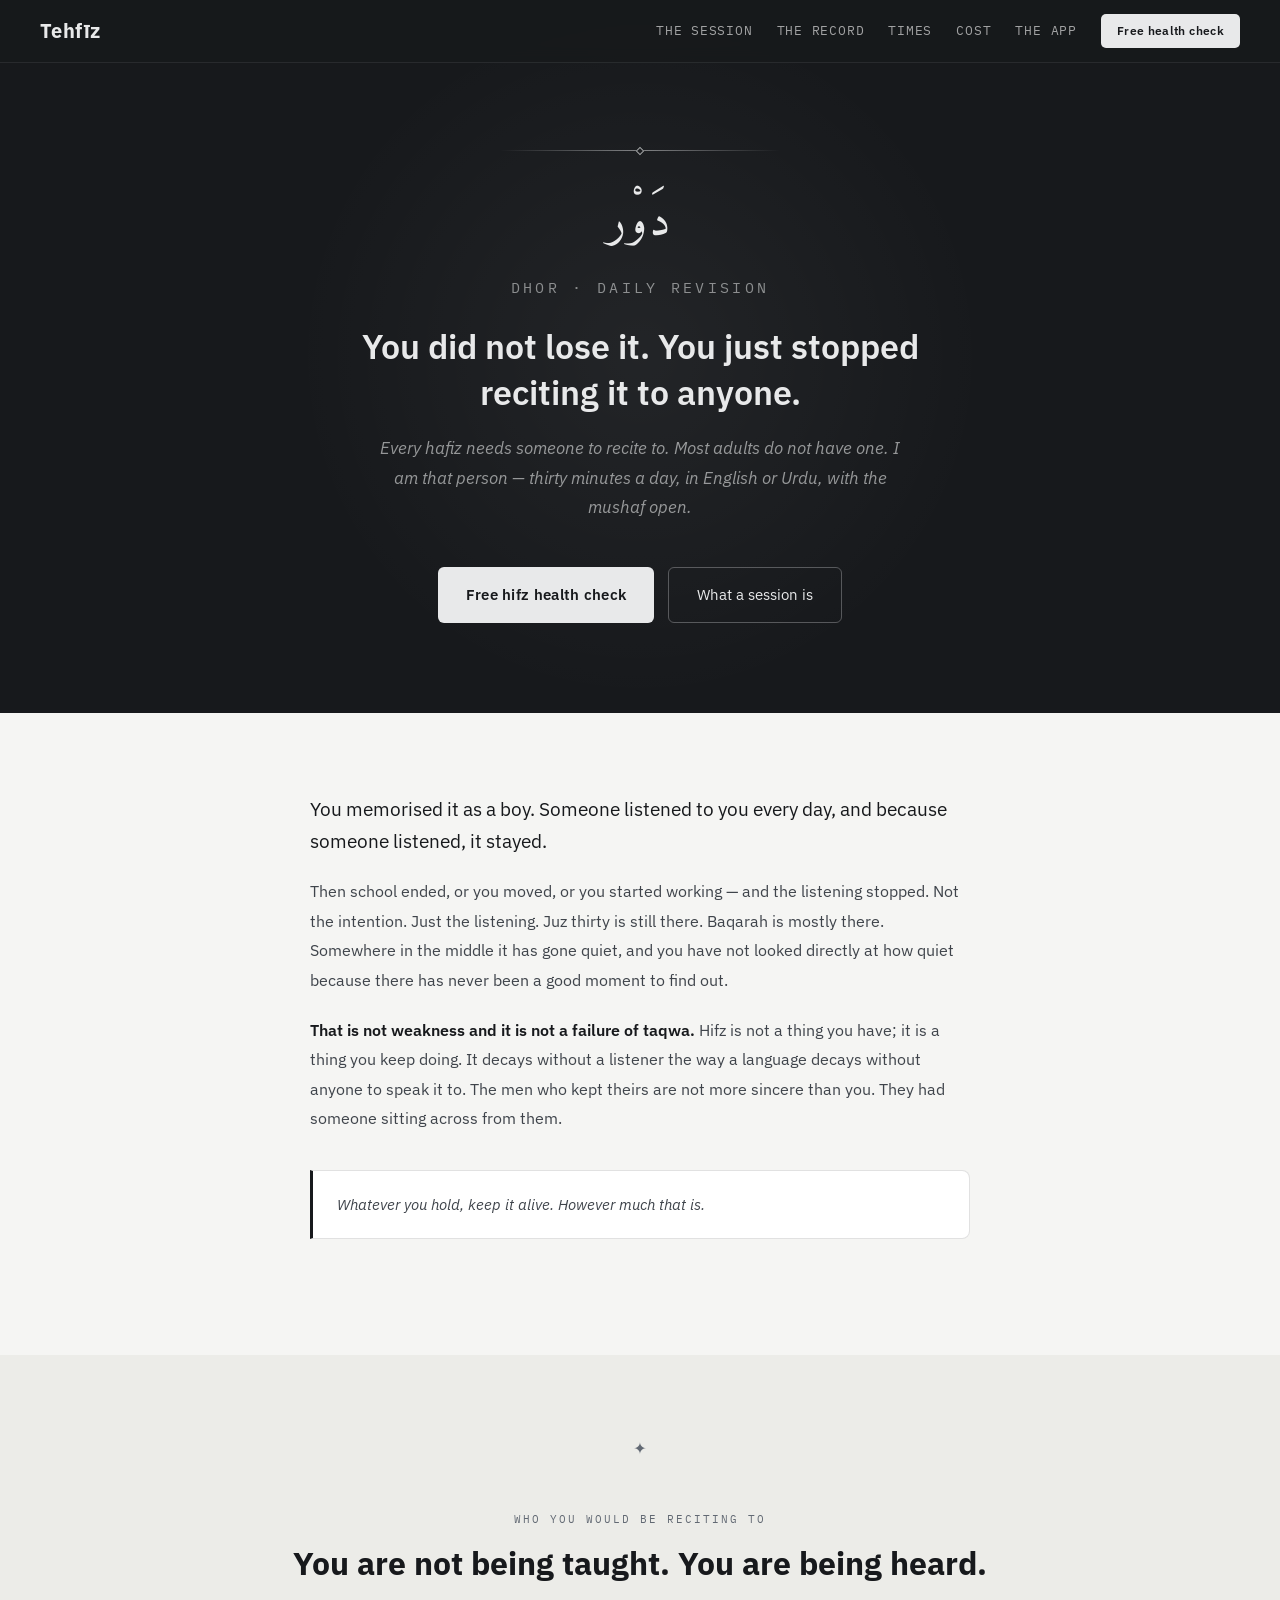
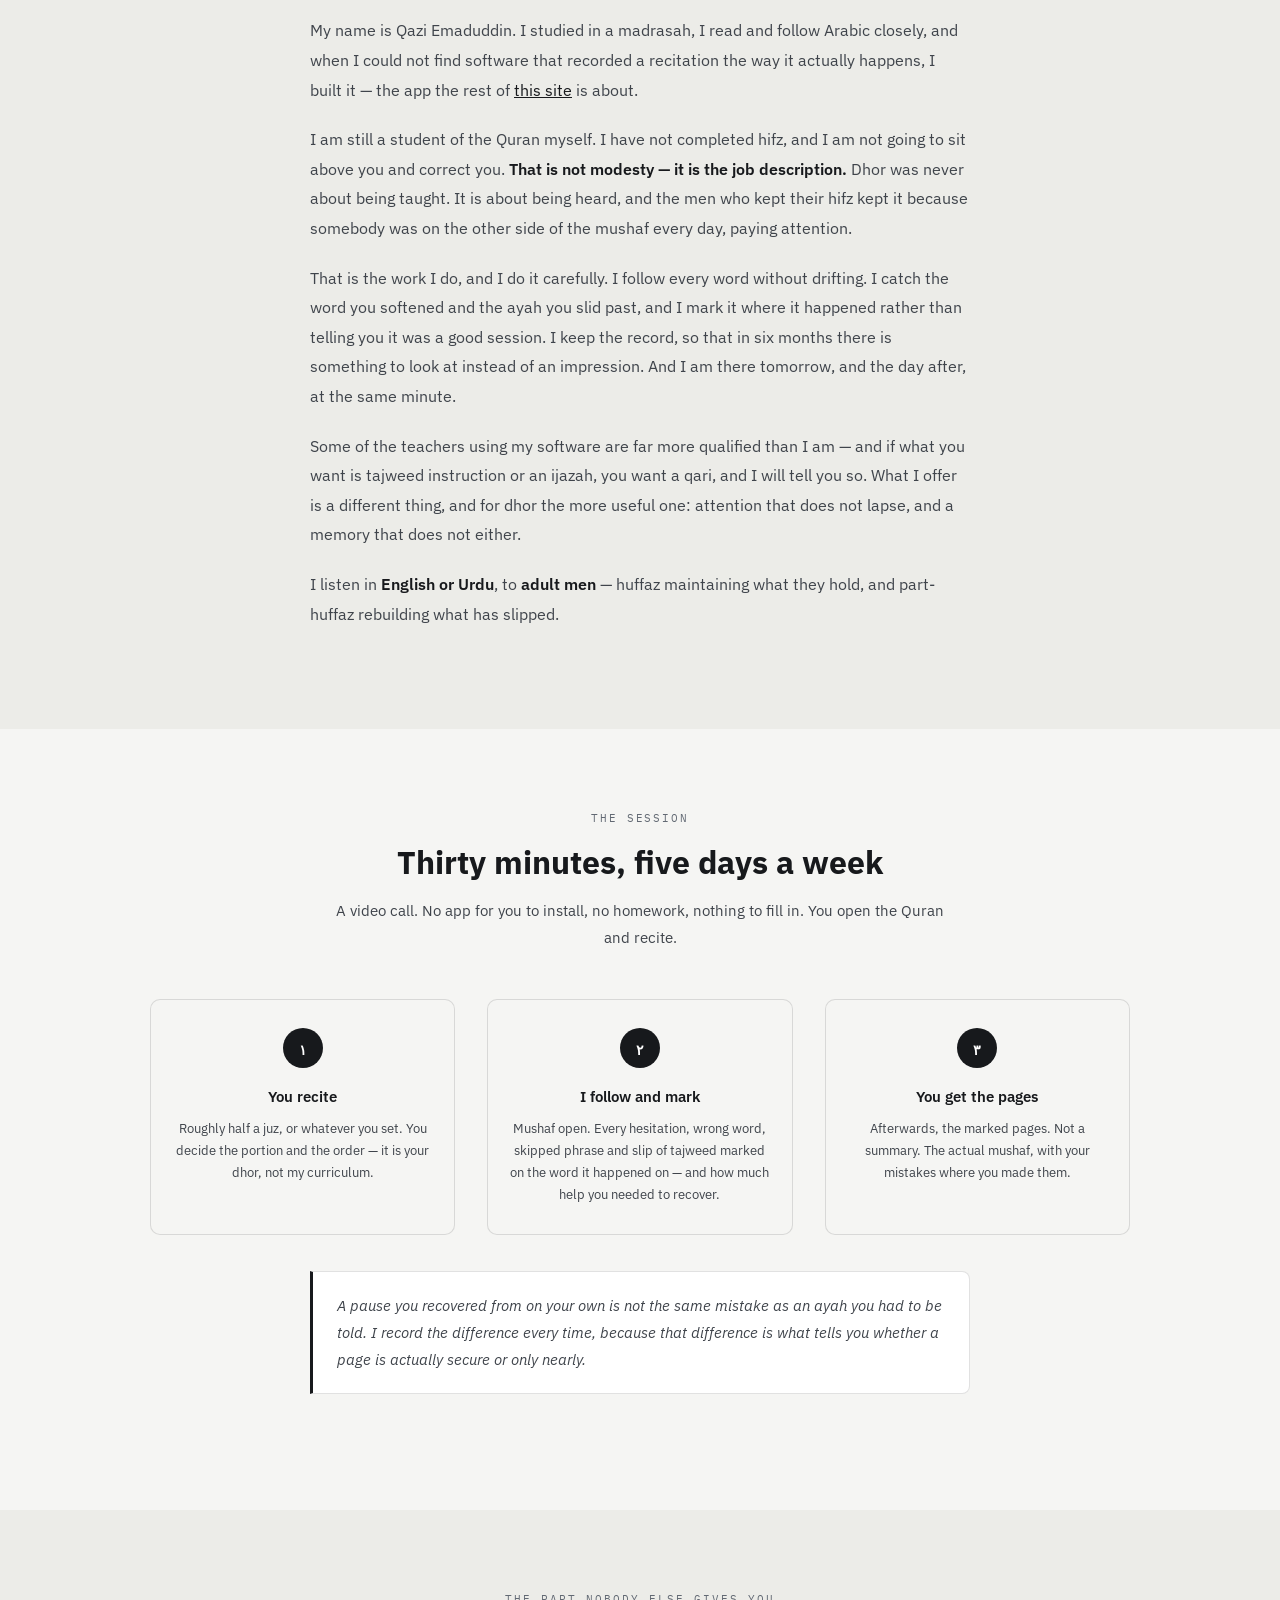
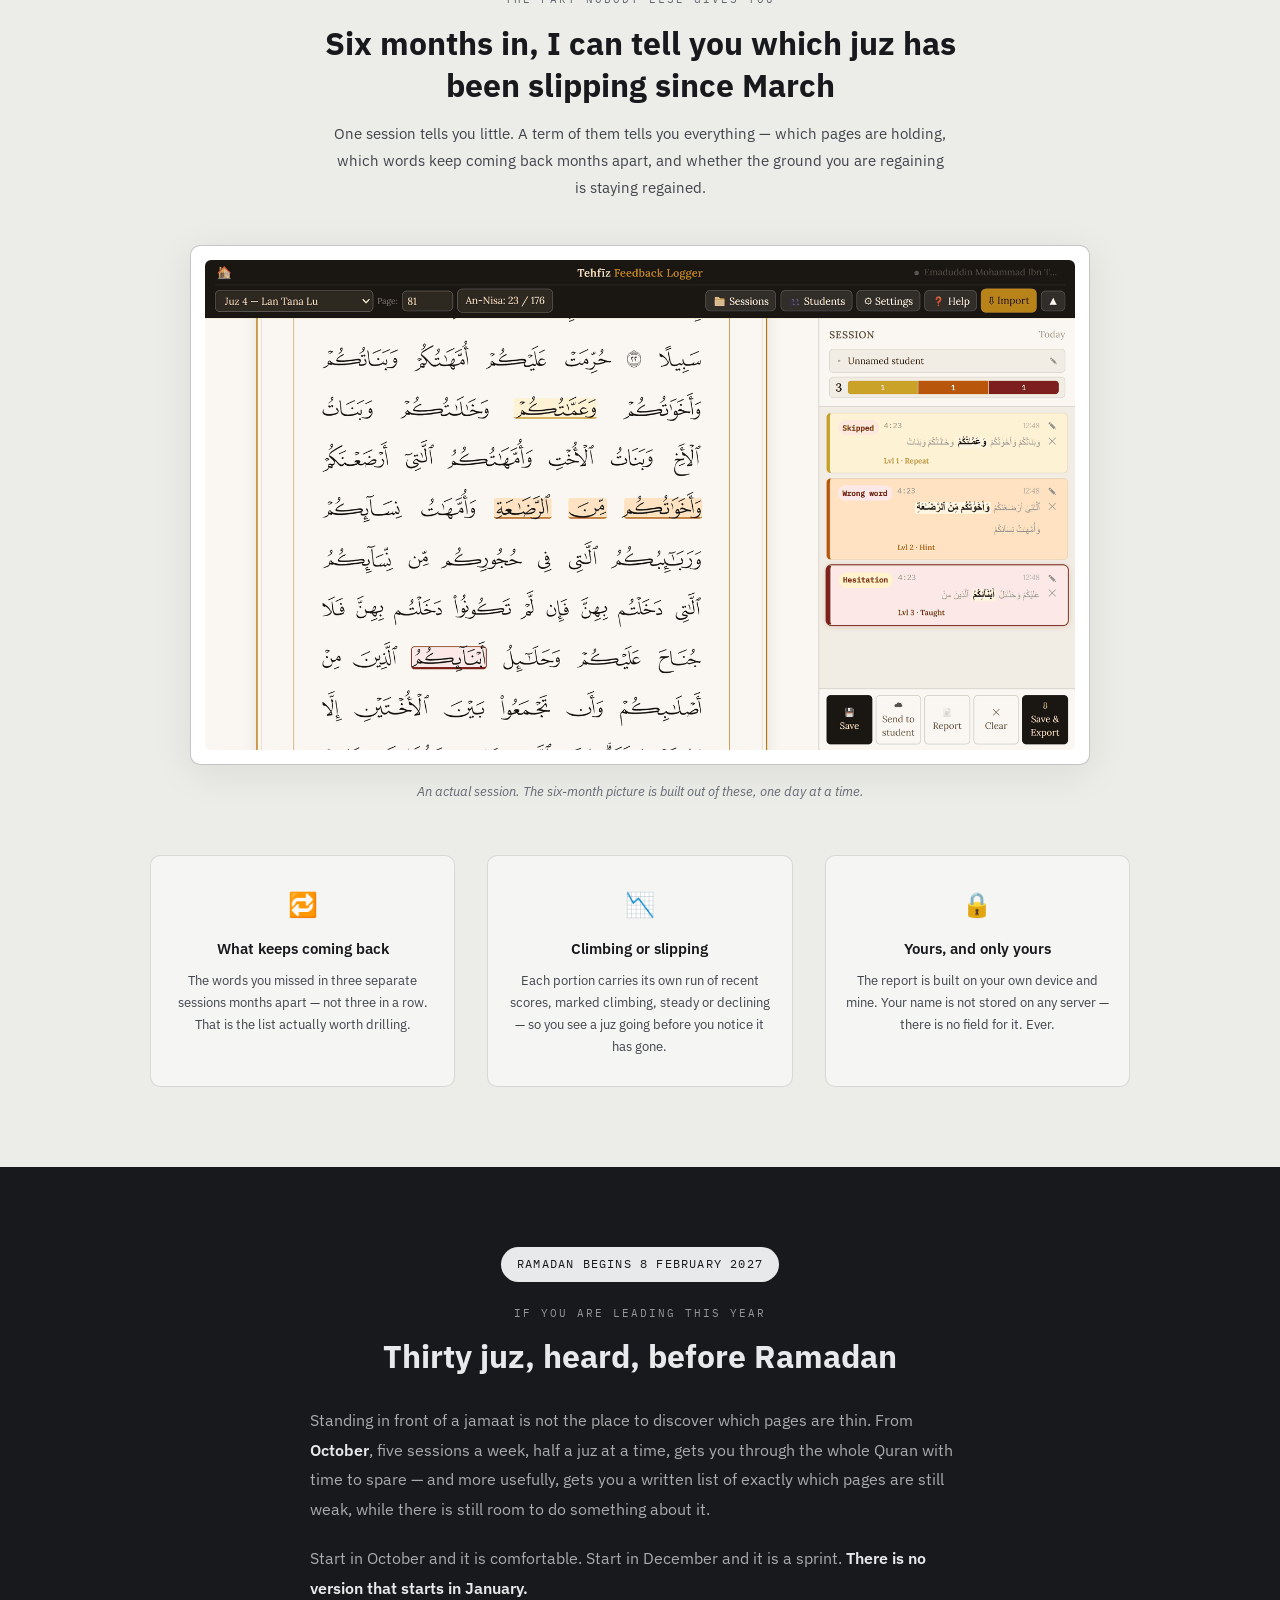
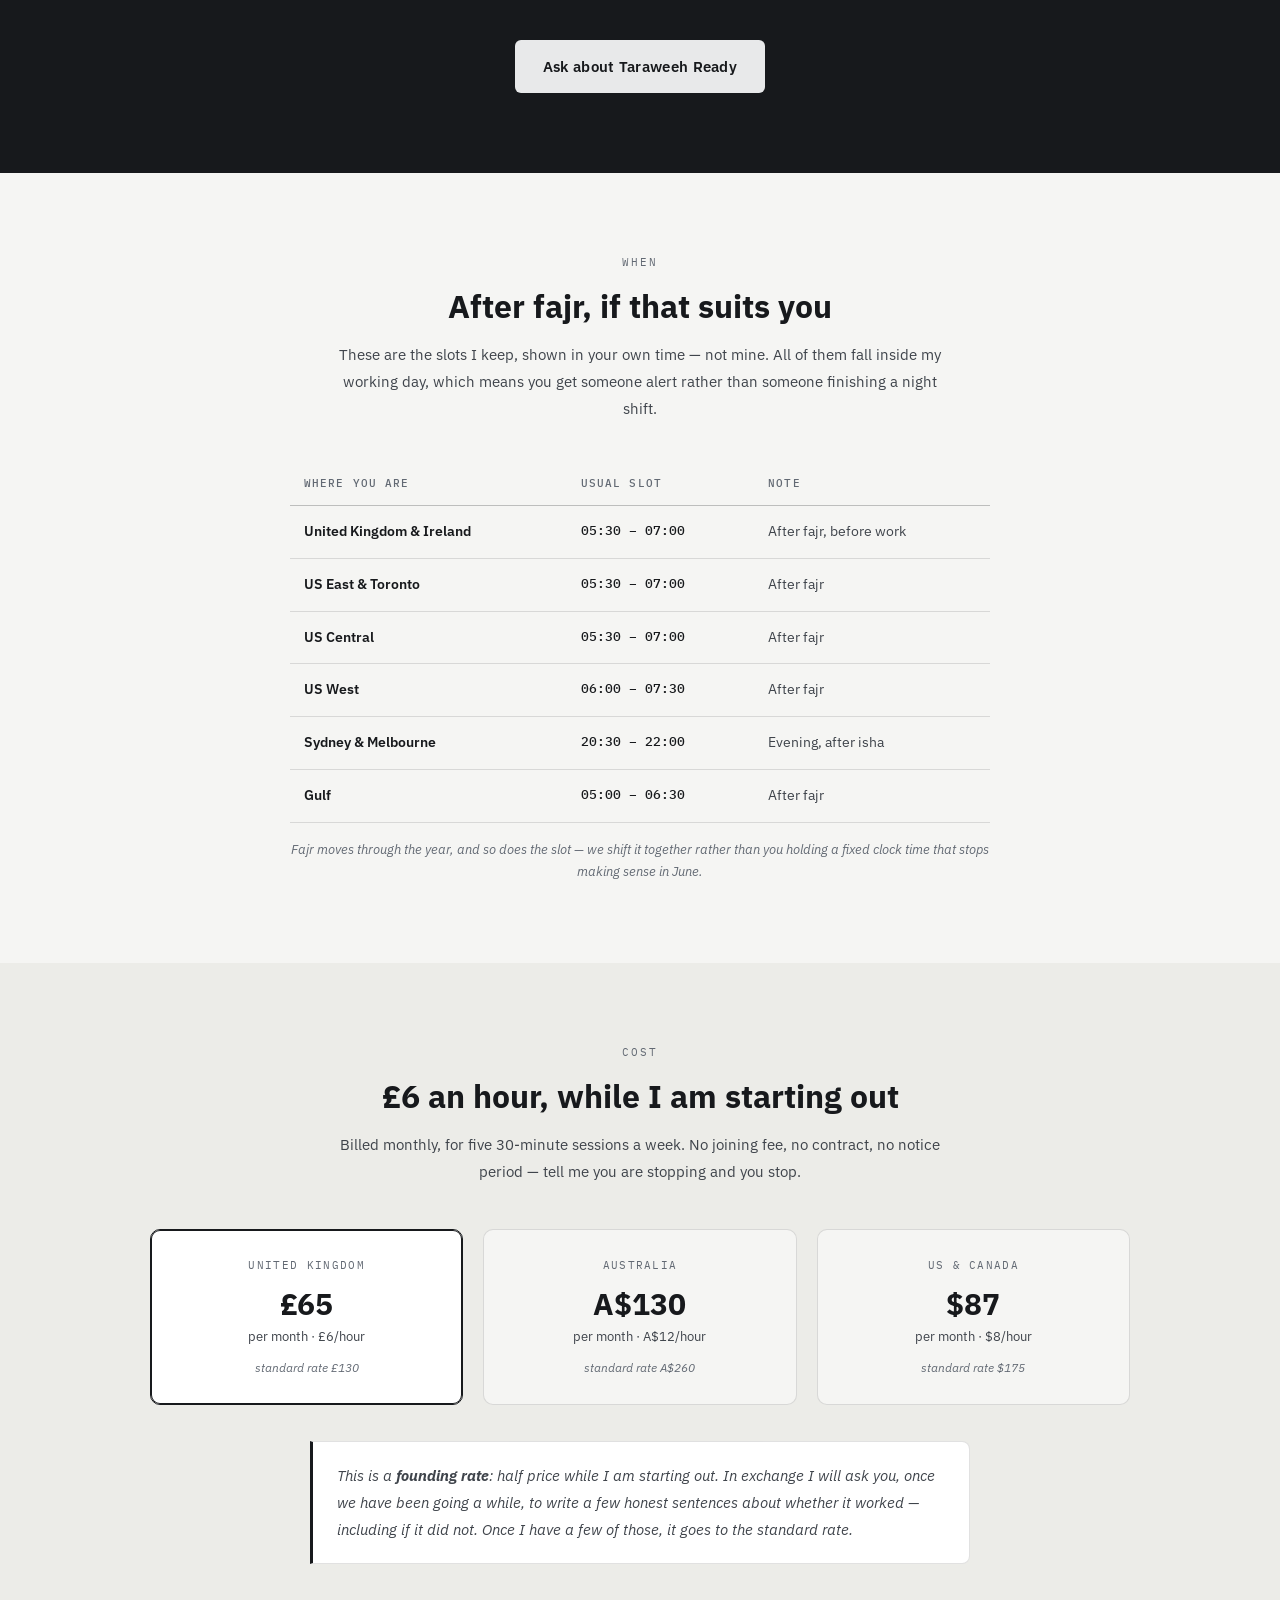
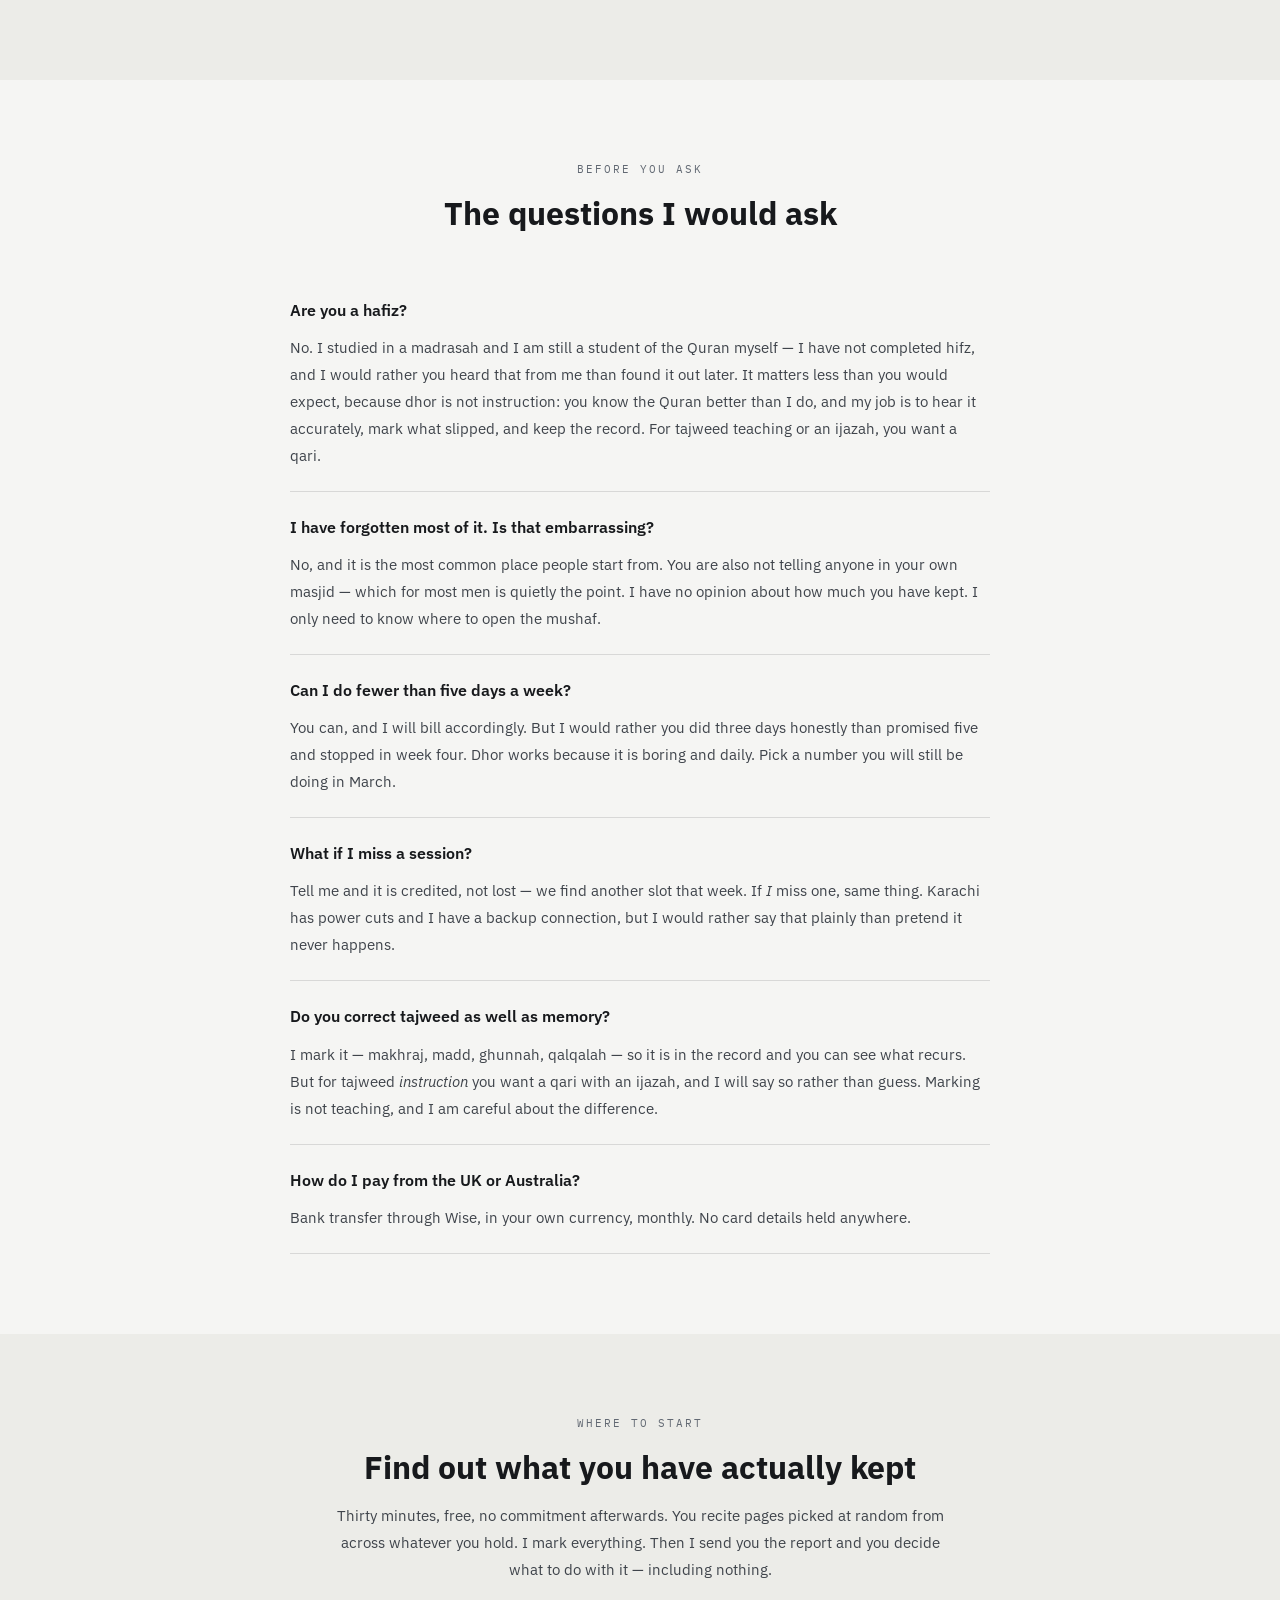
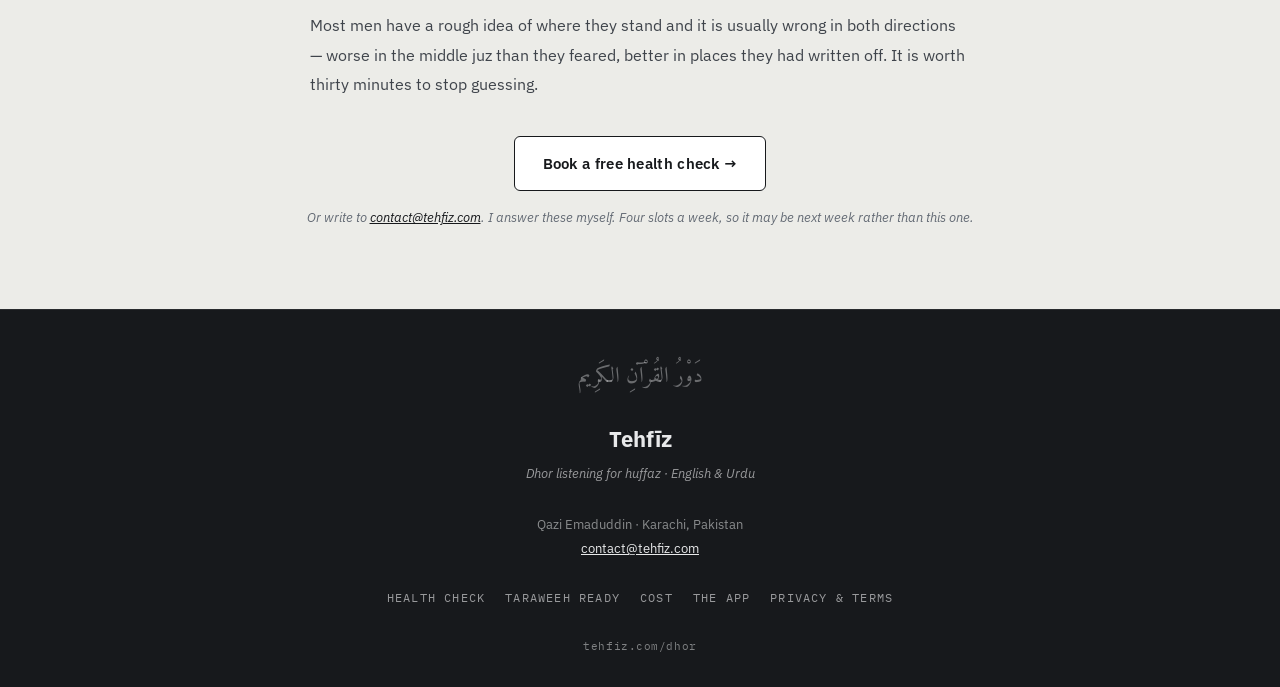
==== commit af51008c: "Teacher v4_308, viewer v1_157: one-row header, Finish session, Invoices, installable app; hide repo " ====
--- a/dhor/index.html
+++ b/dhor/index.html
@@ -1,6 +1,6 @@
 <!DOCTYPE html>
 <!-- ═══════════════════════════════════════════════════════════════════
-     Tehfīz — /dhor/ teaching page — v0_6
+     Tehfīz — /dhor/ teaching page — v0_8
      Deploys to the `tehfiz` repo at dhor/index.html  (NOT public/dhor.html —
      the privacy page lives at privacy/index.html and this follows it.)
 
@@ -22,7 +22,7 @@
      stays readable at render size.
 
      Design tokens, fonts and .step/.callout/.footer classes are copied
-     verbatim from landing_page_v0_53 so the two pages stay in sync. If the
+     verbatim from landing_page_v0_55 (Graphite) so the two pages stay in sync. If the
      landing page palette changes, this file needs the same change — it is
      deliberately standalone and shares no stylesheet.
      ═══════════════════════════════════════════════════════════════════ -->
@@ -30,6 +30,7 @@
 <head>
 <meta charset="UTF-8">
 <meta name="viewport" content="width=device-width, initial-scale=1.0">
+<meta name="theme-color" content="#17191c">
 <title>Dhor with a listener — daily Quran revision for huffaz</title>
 <meta name="description" content="Daily dhor over a video call. You recite, I follow the mushaf and mark every slip where it happens, and you get a written record of what is holding and what is slipping. English or Urdu.">
 <meta name="author" content="Qazi Emaduddin">
@@ -52,7 +53,7 @@
 
 <link rel="preconnect" href="https://fonts.googleapis.com">
 <link rel="preconnect" href="https://fonts.gstatic.com" crossorigin>
-<link href="https://fonts.googleapis.com/css2?family=Lora:ital,wght@0,400;0,600;0,700;1,400&family=IBM+Plex+Mono:wght@400;500&display=swap" rel="stylesheet">
+<link href="https://fonts.googleapis.com/css2?family=IBM+Plex+Sans:ital,wght@0,400;0,500;0,600;0,700;1,400&family=IBM+Plex+Mono:wght@400;500&family=Amiri&display=swap" rel="stylesheet">
 
 <script type="application/ld+json">
 {
@@ -124,73 +125,99 @@
 <style>
 *,*::before,*::after{box-sizing:border-box;margin:0;padding:0;}
 :root{
-  --ink:#1a1612;--ink2:#5a5248;--ink3:#9a928a;
-  --parchment:#faf7f2;--parchment2:#f2ede4;--parchment3:#e8e0d4;
-  --gold:#b8841a;--gold-light:#f5e8c8;--gold-pale:#fdf5e0;
+  /* Graphite — the same palette as the apps (teacher v4_301, viewer v1_152).
+     Names kept from the parchment era so every rule below still resolves:
+       --gold        the accent on LIGHT surfaces (fills, borders, labels)
+       --gold-light  text on DARK surfaces (nav, hero, footer)
+       --gold-pale   a raised light surface (callouts, featured card)
+       --on-dark     the accent on DARK surfaces (hero button, nav button)
+     Mistake-level colours are data and are unchanged. */
+  --ink:#17191c;--ink2:#3f444b;--ink3:#626973;
+  --parchment:#f5f5f3;--parchment2:#ecece8;--parchment3:#dcdcd7;
+  --gold:#17191c;--gold-light:#e8e9ea;--gold-pale:#ffffff;--on-dark:#e8e9ea;
   --green:#2d6a4f;--green-bg:#d8f3dc;
   --amber:#7d4e00;--amber-bg:#fff3cd;
   --red:#7d1f1f;--red-bg:#fde8e8;
-  --border:rgba(90,82,72,0.15);--border2:rgba(90,82,72,0.28);
+  --border:rgba(23,25,28,0.13);--border2:rgba(23,25,28,0.25);
 }
 html{scroll-behavior:smooth;}
-body{font-family:'Lora',Georgia,serif;background:var(--parchment);color:var(--ink);font-size:16px;line-height:1.7;overflow-x:hidden;}
-body::before{content:'';position:fixed;inset:0;background-image:url("data:image/svg+xml,%3Csvg xmlns='http://www.w3.org/2000/svg' width='400' height='400'%3E%3Cfilter id='n'%3E%3CfeTurbulence type='fractalNoise' baseFrequency='0.9' numOctaves='4' stitchTiles='stitch'/%3E%3C/filter%3E%3Crect width='400' height='400' filter='url(%23n)' opacity='0.028'/%3E%3C/svg%3E");pointer-events:none;z-index:1000;}
-
-nav{position:fixed;top:0;left:0;right:0;z-index:100;display:flex;align-items:center;justify-content:space-between;padding:14px 40px;background:rgba(26,22,18,0.96);border-bottom:1px solid rgba(184,132,26,0.3);backdrop-filter:blur(8px);}
+body{font-family:'IBM Plex Sans','Amiri',system-ui,-apple-system,'Segoe UI',sans-serif;background:var(--parchment);color:var(--ink);font-size:16px;line-height:1.7;overflow-x:hidden;}
+
+/* NAV
+   Wide: one row — brand, section links, Sign in.
+   Below 900px: two rows. Brand and the call to action stay on top; the section
+   links move to a second row that scrolls sideways, with a fade on the right
+   edge to show there is more. The links used to be display:none on phones,
+   which left no way to reach any section, and between ~600px and 900px they
+   wrapped and ran off the edge, clipping Sign in itself. */
+nav{position:fixed;top:0;left:0;right:0;z-index:100;display:flex;align-items:center;flex-wrap:wrap;gap:6px 24px;padding:14px 40px;background:rgba(23,25,28,0.96);border-bottom:1px solid rgba(255,255,255,0.08);backdrop-filter:blur(8px);-webkit-backdrop-filter:blur(8px);}
+.nav-brand{order:1;}
+.nav-links{order:2;display:flex;align-items:center;gap:24px;margin-left:auto;}
+.nav-cta{order:3;}
+@media(max-width:900px){
+  nav{padding:10px 16px 0;}
+  .nav-cta{order:2;margin-left:auto;}
+  .nav-links{order:3;flex-basis:100%;margin:0 -16px;padding:0 16px;gap:20px;overflow-x:auto;overscroll-behavior-x:contain;
+    scrollbar-width:none;-webkit-overflow-scrolling:touch;
+    -webkit-mask-image:linear-gradient(90deg,#000 85%,transparent);mask-image:linear-gradient(90deg,#000 85%,transparent);}
+  .nav-links::-webkit-scrollbar{display:none;}
+  .nav-link{white-space:nowrap;font-size:12px;padding:10px 0 11px;}
+}
+/* Anchor jumps land below the fixed nav, not under it. */
+section[id]{scroll-margin-top:72px;}
+@media(max-width:900px){section[id]{scroll-margin-top:100px;}}
 .nav-brand{font-size:20px;font-weight:700;color:var(--gold-light);letter-spacing:.02em;text-decoration:none;}
-.nav-links{display:flex;align-items:center;gap:24px;}
 .nav-link{color:rgba(255,255,255,.6);font-size:13px;text-decoration:none;font-family:'IBM Plex Mono',monospace;letter-spacing:.06em;text-transform:uppercase;transition:color .15s;}
 .nav-link:hover{color:var(--gold-light);}
-.nav-cta{background:var(--gold);color:var(--ink);border:none;border-radius:5px;padding:7px 16px;font-size:12px;font-family:'Lora',serif;font-weight:600;cursor:pointer;text-decoration:none;letter-spacing:.03em;transition:opacity .15s;}
+.nav-cta{background:var(--on-dark);color:var(--ink);border:none;border-radius:5px;padding:7px 16px;font-size:12px;font-family:inherit;font-weight:600;cursor:pointer;text-decoration:none;letter-spacing:.03em;transition:opacity .15s;}
 .nav-cta:hover{opacity:.88;}
-@media(max-width:700px){nav{padding:12px 16px;}.nav-link{display:none;}}
 
 /* Hero is deliberately SHORTER than the landing page's 100vh. That one is
    selling a product and can afford a full-screen statement; this page is
    answering a question the reader already has, and the first paragraph of
    body copy needs to be visible without scrolling. */
 .hero{min-height:auto;display:flex;flex-direction:column;align-items:center;justify-content:center;padding:150px 24px 90px;text-align:center;position:relative;background:var(--ink);overflow:hidden;}
-.hero::after{content:'';position:absolute;width:700px;height:700px;background:radial-gradient(ellipse,rgba(184,132,26,.12) 0%,transparent 70%);top:50%;left:50%;transform:translate(-50%,-50%);pointer-events:none;}
-.hero-ornament{width:280px;height:1px;background:linear-gradient(90deg,transparent,var(--gold),transparent);margin:0 auto 32px;position:relative;}
-.hero-ornament::before,.hero-ornament::after{content:'';position:absolute;top:50%;width:6px;height:6px;border:1px solid var(--gold);transform:translateY(-50%) rotate(45deg);background:var(--ink);}
+.hero::after{content:'';position:absolute;width:700px;height:700px;background:radial-gradient(ellipse,rgba(255,255,255,.05) 0%,transparent 70%);top:50%;left:50%;transform:translate(-50%,-50%);pointer-events:none;}
+.hero-ornament{width:280px;height:1px;background:linear-gradient(90deg,transparent,rgba(232,233,234,.5),transparent);margin:0 auto 32px;position:relative;}
+.hero-ornament::before,.hero-ornament::after{content:'';position:absolute;top:50%;width:6px;height:6px;border:1px solid rgba(232,233,234,.6);transform:translateY(-50%) rotate(45deg);background:var(--ink);}
 .hero-ornament::before{left:50%;margin-left:-3px;}
 .hero-ornament::after{right:50%;margin-right:-3px;}
-.hero-arabic{font-family:'Scheherazade New','Amiri',serif;font-size:clamp(30px,5vw,48px);color:var(--gold);letter-spacing:.04em;margin-bottom:10px;direction:rtl;position:relative;z-index:2;}
-.hero-title{font-size:clamp(12px,2vw,15px);font-family:'IBM Plex Mono',monospace;letter-spacing:.22em;text-transform:uppercase;color:rgba(245,232,200,.55);margin-bottom:24px;position:relative;z-index:2;}
+.hero-arabic{font-family:'Amiri','Scheherazade New',serif;font-size:clamp(30px,5vw,48px);color:var(--gold-light);letter-spacing:.04em;margin-bottom:10px;direction:rtl;position:relative;z-index:2;}
+.hero-title{font-size:clamp(12px,2vw,15px);font-family:'IBM Plex Mono',monospace;letter-spacing:.22em;text-transform:uppercase;color:rgba(232,233,234,.55);margin-bottom:24px;position:relative;z-index:2;}
 .hero-tagline{font-size:clamp(21px,3.5vw,34px);font-weight:600;color:var(--gold-light);max-width:660px;line-height:1.35;margin:0 auto 18px;position:relative;z-index:2;}
-.hero-sub{font-size:clamp(14px,1.8vw,17px);color:rgba(245,232,200,.6);max-width:540px;margin:0 auto 44px;font-style:italic;line-height:1.75;position:relative;z-index:2;}
+.hero-sub{font-size:clamp(14px,1.8vw,17px);color:rgba(232,233,234,.6);max-width:540px;margin:0 auto 44px;font-style:italic;line-height:1.75;position:relative;z-index:2;}
 .hero-btns{display:flex;gap:14px;flex-wrap:wrap;justify-content:center;position:relative;z-index:2;}
-.btn-hero-primary{background:var(--gold);color:var(--ink);border:none;border-radius:6px;padding:14px 28px;font-family:'Lora',serif;font-size:15px;font-weight:600;cursor:pointer;text-decoration:none;transition:all .15s;letter-spacing:.02em;display:inline-flex;align-items:center;gap:8px;}
-.btn-hero-primary:hover{opacity:.88;transform:translateY(-1px);box-shadow:0 6px 20px rgba(184,132,26,.4);}
-.btn-hero-secondary{background:transparent;border:1px solid rgba(245,232,200,.3);color:var(--gold-light);border-radius:6px;padding:14px 28px;font-family:'Lora',serif;font-size:15px;cursor:pointer;text-decoration:none;transition:all .15s;display:inline-flex;align-items:center;gap:8px;}
-.btn-hero-secondary:hover{border-color:var(--gold);color:var(--gold);transform:translateY(-1px);}
-.btn-light{background:var(--gold-pale);border:1px solid var(--gold);color:var(--amber);border-radius:6px;padding:14px 28px;font-family:'Lora',serif;font-size:15px;font-weight:600;cursor:pointer;text-decoration:none;transition:all .15s;letter-spacing:.02em;display:inline-flex;align-items:center;gap:8px;}
-.btn-light:hover{background:var(--gold);color:var(--parchment);transform:translateY(-1px);}
+.btn-hero-primary{background:var(--on-dark);color:var(--ink);border:none;border-radius:6px;padding:14px 28px;font-family:inherit;font-size:15px;font-weight:600;cursor:pointer;text-decoration:none;transition:all .15s;letter-spacing:.02em;display:inline-flex;align-items:center;gap:8px;}
+.btn-hero-primary:hover{opacity:.88;transform:translateY(-1px);box-shadow:0 6px 20px rgba(0,0,0,.35);}
+.btn-hero-secondary{background:transparent;border:1px solid rgba(232,233,234,.3);color:var(--gold-light);border-radius:6px;padding:14px 28px;font-family:inherit;font-size:15px;cursor:pointer;text-decoration:none;transition:all .15s;display:inline-flex;align-items:center;gap:8px;}
+.btn-hero-secondary:hover{border-color:var(--gold-light);color:#fff;transform:translateY(-1px);}
+.btn-light{background:var(--gold-pale);border:1px solid var(--gold);color:var(--ink);border-radius:6px;padding:14px 28px;font-family:inherit;font-size:15px;font-weight:600;cursor:pointer;text-decoration:none;transition:all .15s;letter-spacing:.02em;display:inline-flex;align-items:center;gap:8px;}
+.btn-light:hover{background:var(--gold);color:#fff;transform:translateY(-1px);}
 
 section{padding:80px 24px;}
 .container{max-width:980px;margin:0 auto;}
 .narrow{max-width:700px;margin:0 auto;}
 .how-section{background:var(--parchment2);}
 .sec-head{max-width:700px;margin:0 auto;text-align:center;}
-.section-label{display:block;text-align:center;font-family:'IBM Plex Mono',monospace;font-size:11px;letter-spacing:.18em;text-transform:uppercase;color:var(--gold);margin-bottom:14px;}
+.section-label{display:block;text-align:center;font-family:'IBM Plex Mono',monospace;font-size:11px;letter-spacing:.18em;text-transform:uppercase;color:var(--ink3);margin-bottom:14px;}
 .section-title{font-size:clamp(22px,3vw,32px);font-weight:700;color:var(--ink);margin-bottom:14px;line-height:1.3;text-align:center;}
 .section-sub{margin:0 auto;max-width:620px;font-size:15px;color:var(--ink2);line-height:1.8;}
 .prose{max-width:660px;margin:0 auto;}
 .prose p{margin-bottom:20px;font-size:16px;color:var(--ink2);line-height:1.85;}
 .prose p.lead{font-size:19px;color:var(--ink);line-height:1.7;}
 .prose strong{color:var(--ink);font-weight:600;}
-.ornament-divider{display:flex;align-items:center;justify-content:center;gap:16px;margin:0 auto 48px;max-width:400px;color:var(--gold);}
+.ornament-divider{display:flex;align-items:center;justify-content:center;gap:16px;margin:0 auto 48px;max-width:400px;color:var(--ink3);}
 
 .steps{display:grid;grid-template-columns:repeat(3,1fr);gap:32px;margin-top:48px;}
 .steps-2{grid-template-columns:repeat(2,1fr);}
 .step{text-align:center;padding:28px 20px;border-radius:10px;background:var(--parchment);border:1px solid var(--border);}
-.step-num{width:40px;height:40px;border-radius:50%;background:var(--gold);color:var(--ink);font-family:'IBM Plex Mono',monospace;font-size:14px;font-weight:600;display:flex;align-items:center;justify-content:center;margin:0 auto 16px;}
+.step-num{width:40px;height:40px;border-radius:50%;background:var(--gold);color:#fff;font-family:'IBM Plex Mono',monospace;font-size:14px;font-weight:600;display:flex;align-items:center;justify-content:center;margin:0 auto 16px;}
 .step-icon{font-size:24px;margin-bottom:12px;display:block;}
 .step-title{font-size:15px;font-weight:600;color:var(--ink);margin-bottom:8px;}
 .step-desc{font-size:13px;color:var(--ink2);line-height:1.7;}
 @media(max-width:760px){.steps,.steps-2{grid-template-columns:1fr;gap:20px;}}
 
-.callout{background:var(--gold-pale);border:1px solid rgba(184,132,26,.2);border-left:3px solid var(--gold);border-radius:0 8px 8px 0;padding:20px 24px;margin:36px auto;max-width:660px;font-style:italic;color:var(--ink2);font-size:15px;line-height:1.8;}
+.callout{background:var(--gold-pale);border:1px solid var(--border);border-left:3px solid var(--gold);border-radius:0 8px 8px 0;padding:20px 24px;margin:36px auto;max-width:660px;font-style:italic;color:var(--ink2);font-size:15px;line-height:1.8;}
 
 /* Times are shown in the READER's clock, never mine. A hafiz in Chicago
    should not have to do arithmetic on Pakistan Standard Time to work out
@@ -199,29 +226,29 @@
 .times th{text-align:left;padding:12px 14px;font-family:'IBM Plex Mono',monospace;font-size:11px;letter-spacing:.1em;text-transform:uppercase;color:var(--ink3);border-bottom:1px solid var(--border2);font-weight:500;}
 .times td{padding:14px;border-bottom:1px solid var(--border);color:var(--ink2);vertical-align:top;}
 .times td:first-child{color:var(--ink);font-weight:600;}
-.times .slot{font-family:'IBM Plex Mono',monospace;font-size:13px;color:var(--amber);}
+.times .slot{font-family:'IBM Plex Mono',monospace;font-size:13px;color:var(--ink);font-weight:500;}
 @media(max-width:640px){.times,.times tbody,.times tr,.times td{display:block;width:100%;}.times thead{display:none;}.times tr{border:1px solid var(--border);border-radius:8px;margin-bottom:12px;padding:6px 4px;background:var(--parchment);}.times td{border:none;padding:6px 14px;}}
 
 .price-grid{display:grid;grid-template-columns:repeat(3,1fr);gap:20px;margin-top:44px;}
 .price-card{background:var(--parchment);border:1px solid var(--border);border-radius:10px;padding:26px 22px;text-align:center;}
-.price-card.featured{border-color:var(--gold);background:var(--gold-pale);}
+.price-card.featured{border-color:var(--gold);background:var(--gold-pale);box-shadow:inset 0 0 0 1px var(--gold);}
 .price-region{font-family:'IBM Plex Mono',monospace;font-size:11px;letter-spacing:.12em;text-transform:uppercase;color:var(--ink3);margin-bottom:12px;}
 .price-main{font-size:30px;font-weight:700;color:var(--ink);line-height:1.1;}
 .price-per{font-size:13px;color:var(--ink2);margin-top:6px;}
 .price-was{font-size:12px;color:var(--ink3);margin-top:10px;font-style:italic;}
 @media(max-width:760px){.price-grid{grid-template-columns:1fr;}}
 
-.report-frame{max-width:900px;margin:44px auto 0;border:1px solid var(--border2);border-radius:10px;background:var(--parchment);padding:14px;box-shadow:0 8px 40px rgba(26,22,18,0.10);}
+.report-frame{max-width:900px;margin:44px auto 0;border:1px solid var(--border2);border-radius:10px;background:#fff;padding:14px;box-shadow:0 8px 40px rgba(23,25,28,0.08);}
 .report-frame img{width:100%;display:block;border-radius:6px;}
 .report-caption{text-align:center;font-size:13px;color:var(--ink3);font-style:italic;margin-top:16px;}
 
 .ramadan{background:var(--ink);color:var(--gold-light);}
 .ramadan .section-title{color:var(--gold-light);}
-.ramadan .section-label{color:var(--gold);}
-.ramadan .section-sub{color:rgba(245,232,200,.6);}
-.ramadan .prose p{color:rgba(245,232,200,.7);}
+.ramadan .section-label{color:rgba(232,233,234,.6);}
+.ramadan .section-sub{color:rgba(232,233,234,.6);}
+.ramadan .prose p{color:rgba(232,233,234,.7);}
 .ramadan .prose strong{color:var(--gold-light);}
-.date-badge{display:inline-block;font-family:'IBM Plex Mono',monospace;font-size:12px;letter-spacing:.1em;text-transform:uppercase;color:var(--ink);background:var(--gold);padding:7px 16px;border-radius:20px;margin-bottom:22px;}
+.date-badge{display:inline-block;font-family:'IBM Plex Mono',monospace;font-size:12px;letter-spacing:.1em;text-transform:uppercase;color:var(--ink);background:var(--on-dark);padding:7px 16px;border-radius:20px;margin-bottom:22px;}
 
 .faq{max-width:700px;margin:40px auto 0;}
 .faq-item{border-bottom:1px solid var(--border);padding:22px 0;}
@@ -231,16 +258,16 @@
 .cta-row{text-align:center;margin-top:36px;}
 .cta-note{font-size:13px;color:var(--ink3);margin-top:16px;font-style:italic;}
 
-footer{background:var(--ink);border-top:1px solid rgba(184,132,26,.2);padding:48px 24px 32px;text-align:center;}
-.footer-arabic{font-family:'Scheherazade New','Amiri',serif;font-size:22px;color:rgba(184,132,26,.35);margin-bottom:24px;direction:rtl;}
-.footer-brand{font-size:22px;font-weight:700;color:var(--gold);margin-bottom:6px;}
-.footer-tagline{font-size:13px;color:rgba(245,232,200,.4);font-style:italic;margin-bottom:28px;}
-.footer-contact{font-size:13px;color:rgba(245,232,200,.55);margin-bottom:28px;line-height:1.8;}
+footer{background:var(--ink);border-top:1px solid rgba(255,255,255,.08);padding:48px 24px 32px;text-align:center;}
+.footer-arabic{font-family:'Amiri','Scheherazade New',serif;font-size:22px;color:rgba(232,233,234,.4);margin-bottom:24px;direction:rtl;}
+.footer-brand{font-size:22px;font-weight:700;color:var(--gold-light);margin-bottom:6px;}
+.footer-tagline{font-size:13px;color:rgba(232,233,234,.62);font-style:italic;margin-bottom:28px;}
+.footer-contact{font-size:13px;color:rgba(232,233,234,.55);margin-bottom:28px;line-height:1.8;}
 .footer-contact a{color:var(--gold-light);}
 .footer-links{display:flex;align-items:center;justify-content:center;gap:20px;margin-bottom:28px;flex-wrap:wrap;}
-.footer-link{font-size:12px;font-family:'IBM Plex Mono',monospace;letter-spacing:.1em;text-transform:uppercase;color:rgba(245,232,200,.35);text-decoration:none;transition:color .15s;}
-.footer-link:hover{color:var(--gold);}
-.footer-copy{font-size:11px;color:rgba(245,232,200,.2);font-family:'IBM Plex Mono',monospace;letter-spacing:.05em;}
+.footer-link{font-size:12px;font-family:'IBM Plex Mono',monospace;letter-spacing:.1em;text-transform:uppercase;color:rgba(232,233,234,.62);text-decoration:none;transition:color .15s;}
+.footer-link:hover{color:var(--gold-light);}
+.footer-copy{font-size:11px;color:rgba(232,233,234,.5);font-family:'IBM Plex Mono',monospace;letter-spacing:.05em;}
 
 .fade-in{opacity:0;transform:translateY(20px);transition:opacity .6s ease,transform .6s ease;}
 .fade-in.visible{opacity:1;transform:translateY(0);}
@@ -257,8 +284,8 @@
     <a href="#times" class="nav-link">Times</a>
     <a href="#cost" class="nav-link">Cost</a>
     <a href="/" class="nav-link">The app</a>
-    <a href="#start" class="nav-cta">Free health check</a>
-  </div>
+  </div>
+  <a href="#start" class="nav-cta">Free health check</a>
 </nav>
 
 <!-- 1. THE PROBLEM, NAMED WITHOUT JUDGEMENT. No solution in this section. -->
@@ -303,7 +330,7 @@
       <p>My name is Qazi Emaduddin. I studied in a madrasah, I read and follow Arabic
       closely, and when I could not find software that recorded a recitation the way it
       actually happens, I built it — the app the rest of
-      <a href="/" style="color:var(--amber);">this site</a> is about.</p>
+      <a href="/" style="color:var(--ink);">this site</a> is about.</p>
       <p>I am still a student of the Quran myself. I have not completed hifz, and I am
       not going to sit above you and correct you. <strong>That is not modesty — it is
       the job description.</strong> Dhor was never about being taught. It is about being
@@ -562,7 +589,7 @@
     </div>
     <div class="cta-row fade-in">
       <a href="https://docs.google.com/forms/d/e/1FAIpQLSfEPMsZIkD4jW5QrepyKcof3ZB9Z-UDMgQMyt2cjfUANCQqvw/viewform" class="btn-light" target="_blank" rel="noopener">Book a free health check →</a>
-      <p class="cta-note">Or write to <a href="mailto:contact@tehfiz.com?subject=Dhor%20—%20health%20check" style="color:var(--amber);">contact@tehfiz.com</a>.
+      <p class="cta-note">Or write to <a href="mailto:contact@tehfiz.com?subject=Dhor%20—%20health%20check" style="color:var(--ink);">contact@tehfiz.com</a>.
       I answer these myself. Four slots a week, so it may be next week rather than this one.</p>
     </div>
   </div>
